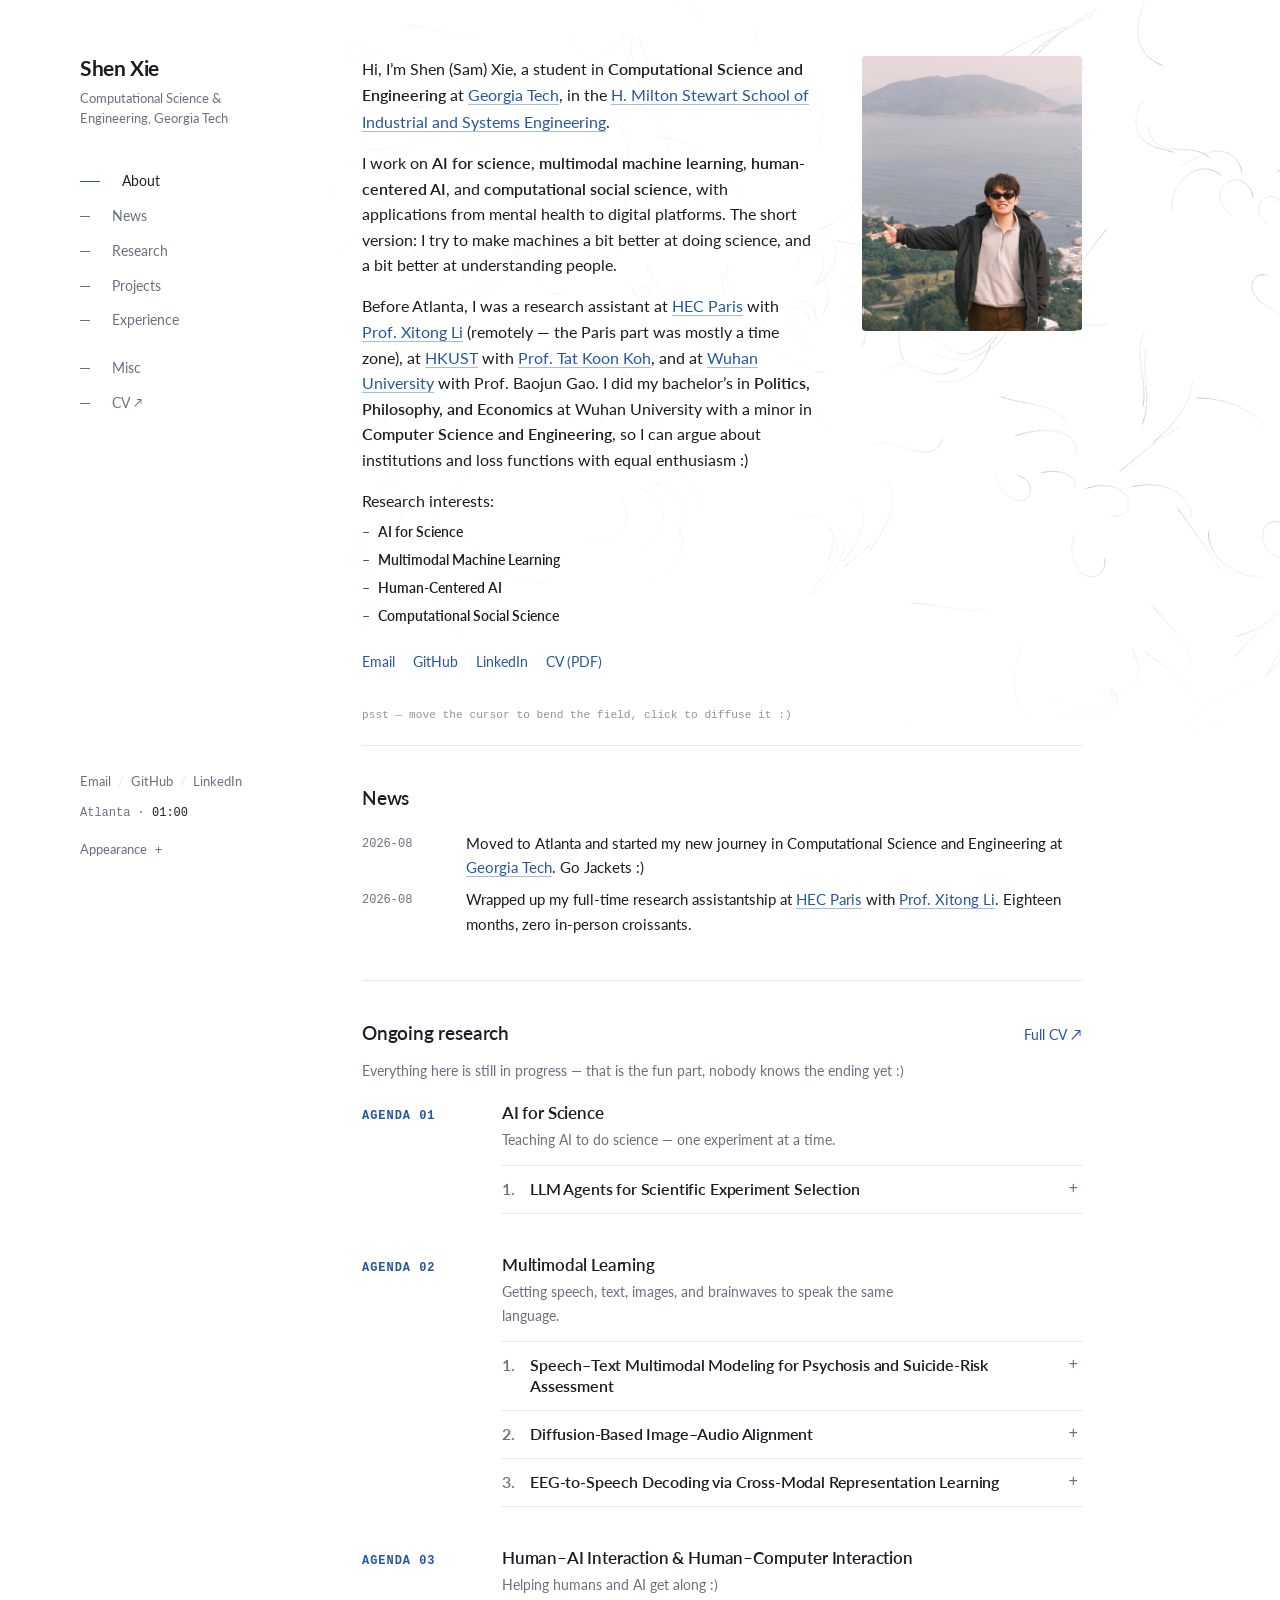
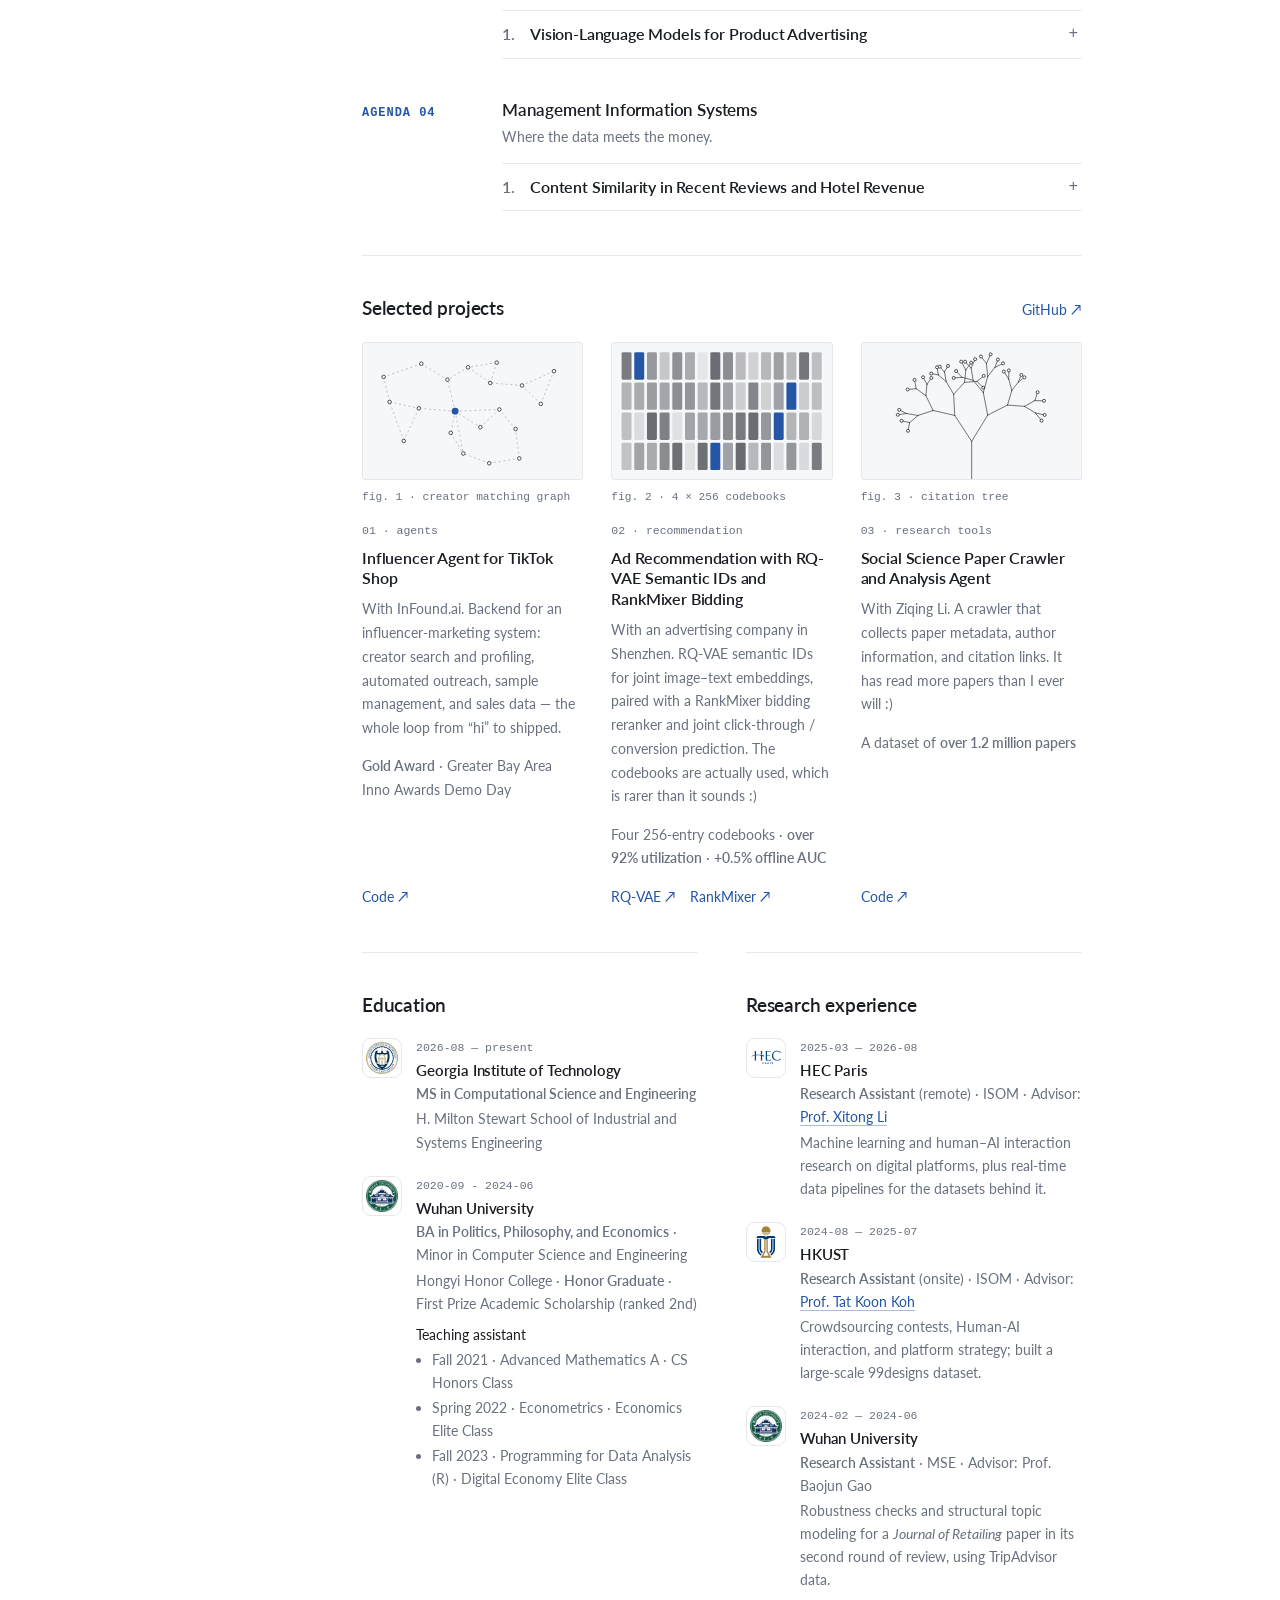
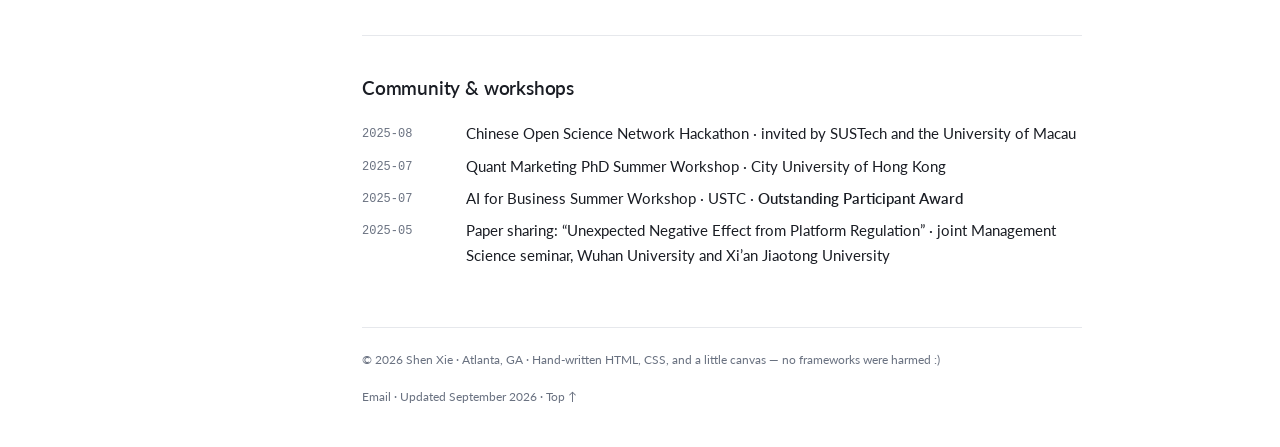
==== index.html @ d9ec10ed "update-wbste" ====
<!doctype html>
<html lang="en">
<head>
  <meta charset="utf-8">
  <meta name="viewport" content="width=device-width, initial-scale=1">
  <title>Shen (Sam) Xie · Georgia Tech</title>
  <meta name="description" content="Shen (Sam) Xie, master's student at Georgia Tech. Research in AI for scientific discovery, multimodal learning, recommender systems, and Human-AI interaction.">
  <link rel="canonical" href="https://samxiexs.github.io/">
  <meta property="og:title" content="Shen (Sam) Xie">
  <meta property="og:description" content="Research in AI for scientific discovery, multimodal learning, and Human-AI interaction.">
  <meta property="og:type" content="website">
  <meta property="og:url" content="https://samxiexs.github.io/">
  <meta property="og:image" content="https://samxiexs.github.io/pic/self.jpg">
  <meta name="color-scheme" content="light dark">
  <meta name="theme-color" content="#ffffff" media="(prefers-color-scheme: light)">
  <meta name="theme-color" content="#161b26" media="(prefers-color-scheme: dark)">
  <link rel="icon" href="assets/favicon.svg" type="image/svg+xml">
  <link rel="preconnect" href="https://fonts.googleapis.com">
  <link rel="preconnect" href="https://fonts.gstatic.com" crossorigin>
  <link rel="stylesheet" href="https://fonts.googleapis.com/css2?family=Lato:ital,wght@0,400;0,700;1,400&family=Inter:wght@400;500;600;700&display=swap">
  <link rel="stylesheet" href="style.css">
  <script src="appearance.js"></script>
</head>
<body>
<a class="skip" href="#main">Skip to content</a>

<div class="layout">
  <aside class="sidebar" id="top">
    <div class="sidebar-top">
      <h1 class="brand"><a href="./">Shen Xie</a></h1>
      <p class="role">Computational Science &amp; Engineering, Georgia Tech</p>
    </div>
    <nav class="nav" aria-label="Main navigation" data-spy>
      <a href="#about" aria-current="location">About</a>
      <a href="#news">News</a>
      <a href="#research">Research</a>
      <a href="#projects">Projects</a>
      <a href="#experience">Experience</a>
      <span class="nav-gap" aria-hidden="true"></span>
      <a href="misc.html">Misc</a>
      <a href="cv-refernce/ShenXie-CV-202609.pdf">CV <span class="arrow" aria-hidden="true">↗</span></a>
    </nav>
    <div class="sidebar-foot">
      <p class="social"><a href="mailto:sxie322@gatech.edu">Email</a><a href="https://github.com/samxiexs">GitHub</a><a href="https://www.linkedin.com/in/shenxie">LinkedIn</a></p>
      <p class="clock" data-clock hidden>Atlanta · <time></time></p>
    </div>
  </aside>

  <main id="main" class="content">
    <section class="hero" id="about" aria-label="About">
      <canvas class="field" data-field aria-hidden="true"></canvas>
      <div class="hero-text">
        <p class="lead">Hi, I’m Shen (Sam) Xie, a student in <strong>Computational Science and Engineering</strong> at <a href="https://www.gatech.edu/">Georgia Tech</a>, in the <a href="https://www.isye.gatech.edu/">H. Milton Stewart School of Industrial and Systems Engineering</a>.</p>
        <p>I work on <strong>AI for science</strong>, <strong>multimodal machine learning</strong>, <strong>human-centered AI</strong>, and <strong>computational social science</strong>, with applications from mental health to digital platforms. The short version: I try to make machines a bit better at doing science, and a bit better at understanding people.</p>
        <p>Before Atlanta, I was a research assistant at <a href="https://www.hec.edu/en">HEC Paris</a> with <a href="https://sites.google.com/view/xitong-li/">Prof. Xitong Li</a> (remotely — the Paris part was mostly a time zone), at <a href="https://hkust.edu.hk/">HKUST</a> with <a href="https://www.tatkoon.com/koh/">Prof. Tat Koon Koh</a>, and at <a href="https://en.whu.edu.cn/">Wuhan University</a> with Prof. Baojun Gao. I did my bachelor’s in <strong>Politics, Philosophy, and Economics</strong> at Wuhan University with a minor in <strong>Computer Science and Engineering</strong>, so I can argue about institutions and loss functions with equal enthusiasm :)</p>
        <p class="interests-label">Research interests:</p>
        <ul class="interests"><li>AI for Science</li><li>Multimodal Machine Learning</li><li>Human-Centered AI</li><li>Computational Social Science</li></ul>
        <div class="text-links"><a href="mailto:sxie322@gatech.edu">Email</a><a href="https://github.com/samxiexs">GitHub</a><a href="https://www.linkedin.com/in/shenxie">LinkedIn</a><a href="cv-refernce/ShenXie-CV-202609.pdf">CV (PDF)</a></div>
      </div>
      <figure class="portrait" data-tilt>
        <img src="pic/self.jpg" width="1920" height="2880" alt="Shen Xie smiling on a coastal hillside" fetchpriority="high">
      </figure>
      <p class="field-hint" aria-hidden="true">psst — move the cursor to bend the field, click to diffuse it :)</p>
    </section>

    <section class="section" id="news" aria-labelledby="news-title">
      <div class="section-head"><h2 id="news-title">News</h2></div>
      <div class="news">
        <time datetime="2026-08">2026-08</time><p>Moved to Atlanta and started my new journey in Computational Science and Engineering at <a href="https://www.gatech.edu/">Georgia Tech</a>. Go Jackets :)</p>
        <time datetime="2026-08">2026-08</time><p>Wrapped up my full-time research assistantship at <a href="https://www.hec.edu/en">HEC Paris</a> with <a href="https://sites.google.com/view/xitong-li/">Prof. Xitong Li</a>. Eighteen months, zero in-person croissants.</p>
      </div>
    </section>

    <section class="section" id="research" aria-labelledby="research-title">
      <div class="section-head"><h2 id="research-title">Ongoing research</h2><a href="cv-refernce/ShenXie-CV-202609.pdf">Full CV ↗</a></div>
      <p class="section-note">Everything here is still in progress — that is the fun part, nobody knows the ending yet :)</p>
      <!-- Research is grouped by agenda; papers are numbered automatically and show only their title until opened.
           "Code in Github. Public soon" placeholders: replace with <a href="…">Code ↗</a> when a repository goes public. -->
      <section class="agenda" aria-labelledby="agenda-01">
        <p class="agenda-no">Agenda 01</p>
        <div class="agenda-body">
          <h3 id="agenda-01">AI for Science</h3>
          <p class="agenda-note">Teaching AI to do science — one experiment at a time.</p>
          <ol class="research-list">
            <li class="research-item">
              <details class="paper">
                <summary><h4>LLM Agents for Scientific Experiment Selection</h4></summary>
                <div class="paper-body">
                  <p class="paper-authors">Co-first author with Yuming Zeng</p>
                  <p class="status">In progress since Sep 2026 · planned submission to ICML 2027</p>
                  <p>Teaching <strong>LLM agents</strong> to pick the next experiment wisely: fewer experiments, more science.</p>
                  <p>A framework for <strong>adaptive scientific experiment selection</strong>: LLM agents use experimental histories to choose informative experiments under limited experimental budgets.</p>
                  <div class="text-links"><span class="soon">Code in Github. Public soon</span></div>
                </div>
              </details>
            </li>
          </ol>
        </div>
      </section>
      <section class="agenda" aria-labelledby="agenda-02">
        <p class="agenda-no">Agenda 02</p>
        <div class="agenda-body">
          <h3 id="agenda-02">Multimodal Learning</h3>
          <p class="agenda-note">Getting speech, text, images, and brainwaves to speak the same language.</p>
          <ol class="research-list">
            <li class="research-item">
              <details class="paper">
                <summary><h4>Speech–Text Multimodal Modeling for Psychosis and Suicide-Risk Assessment</h4></summary>
                <div class="paper-body">
                  <p class="status">In progress · since Sep 2026</p>
                  <p>Reading signs of <strong>psychosis</strong> and <strong>suicide risk</strong> from what people say and how they say it — together.</p>
                  <p>We are building <strong>text + speech multimodal models</strong> for psychiatric assessment, using <strong>clinical interviews</strong> with people experiencing psychosis and <strong>crisis-line calls</strong> involving suicide risk. The models jointly learn from <strong>transcripts</strong> and <strong>audio</strong>, so linguistic and acoustic cues can inform each other rather than being read in isolation. The goal is tools that support, rather than replace, clinicians and crisis responders.</p>
                  <p>The data is as sensitive as data gets, so privacy and careful evaluation come before anything else.</p>
                </div>
              </details>
            </li>
            <li class="research-item">
              <details class="paper">
                <summary><h4>Diffusion-Based Image–Audio Alignment</h4></summary>
                <div class="paper-body">
                  <p class="paper-authors">Third author · with Biyang Xin, <a href="https://nestor-sun.github.io/">Mingwei Sun</a>, Shijie Zhang, and <a href="https://sites.google.com/view/xitong-li/">Xitong Li</a></p>
                  <p class="status">In progress · since Aug 2026</p>
                  <p><strong>Diffusion models</strong> that learn what a picture sounds like, and what a sound looks like.</p>
                  <p>A diffusion-based multimodal framework for learning <strong>aligned image–audio representations</strong>, enabling cross-modal correspondence and generation across visual and acoustic modalities. Trained on paired image–audio clips collected from <strong>YouTube</strong>.</p>
                  <div class="text-links"><span class="soon">Code in Github. Public soon</span></div>
                </div>
              </details>
            </li>
            <li class="research-item">
              <details class="paper">
                <summary><h4>EEG-to-Speech Decoding via Cross-Modal Representation Learning</h4></summary>
                <div class="paper-body">
                  <p class="paper-authors">First author · with <a href="https://nestor-sun.github.io/">Mingwei Sun</a>, Shijie Zhang, and <a href="https://sites.google.com/view/xitong-li/">Xitong Li</a></p>
                  <p class="status">In progress since Apr 2026 · planned submission to ICML 2027</p>
                  <p>Decoding <strong>speech content from EEG</strong>, evaluated across subjects and content so the model cannot cheat.</p>
                  <p>An EEG-to-speech-content framework that maps variable-channel EEG signals to speech representations using coordinate-aware <strong>CNN–Conformer</strong> encoders.</p>
                  <p><strong>Leakage-controlled</strong> evaluation across subjects, speech content, and datasets, with counterfactual EEG controls to check that decoding reflects neural signals rather than memorization.</p>
                  <div class="text-links"><span class="soon">Code in Github. Public soon</span></div>
                </div>
              </details>
            </li>
          </ol>
        </div>
      </section>
      <section class="agenda" aria-labelledby="agenda-03">
        <p class="agenda-no">Agenda 03</p>
        <div class="agenda-body">
          <h3 id="agenda-03">Human–AI Interaction &amp; Human–Computer Interaction</h3>
          <p class="agenda-note">Helping humans and AI get along :)</p>
          <ol class="research-list">
            <li class="research-item">
              <details class="paper">
                <summary><h4>Vision-Language Models for Product Advertising</h4></summary>
                <div class="paper-body">
                  <p class="paper-authors">Second author</p>
                  <p class="status">Under review at CHI 2027</p>
                  <p>Manuscript title and details withheld while the reviewers do their thing :)</p>
                  <div class="text-links"><span class="soon">Code in Github. Public soon</span></div>
                </div>
              </details>
            </li>
          </ol>
        </div>
      </section>
      <section class="agenda" aria-labelledby="agenda-04">
        <p class="agenda-no">Agenda 04</p>
        <div class="agenda-body">
          <h3 id="agenda-04">Management Information Systems</h3>
          <p class="agenda-note">Where the data meets the money.</p>
          <ol class="research-list">
            <li class="research-item">
              <details class="paper">
                <summary><h4>Content Similarity in Recent Reviews and Hotel Revenue</h4></summary>
                <div class="paper-body">
                  <p class="paper-authors">Second author · with Baojun Gao and Jiawen Wang</p>
                  <p class="status">Manuscript in preparation · planned submission to International Journal of Hospitality Management</p>
                  <p>Do hotels pay a price when their recent reviews all start to sound the same? <strong>1.5 million TripAdvisor reviews</strong> and revenue data from 2,990 hotels across Texas cities.</p>
                  <p>Preliminary analyses suggest a <strong>negative association</strong> between adjacent review similarity and hotel revenue, varying by hotel segment, review volume, and rating.</p>
                  <div class="text-links"><a href="https://github.com/samxiexs/NLP-similarity-research-for-reviews-in-TripAdvisor.com">Code ↗</a></div>
                </div>
              </details>
            </li>
          </ol>
        </div>
      </section>
    </section>

    <section class="section" id="projects" aria-labelledby="projects-title">
      <div class="section-head"><h2 id="projects-title">Selected projects</h2><a href="https://github.com/samxiexs">GitHub ↗</a></div>
      <div class="project-grid">
        <article class="project">
          <figure class="figure"><div class="cover" data-cover="network" aria-hidden="true"></div><figcaption>fig. 1 · creator matching graph</figcaption></figure>
          <div class="number">01 · agents</div>
          <h3>Influencer Agent for TikTok Shop</h3>
          <p>With InFound.ai. Backend for an influencer-marketing system: creator search and profiling, automated outreach, sample management, and sales data — the whole loop from “hi” to shipped.</p>
          <p class="meta"><strong>Gold Award</strong> · Greater Bay Area Inno Awards Demo Day</p>
          <a href="https://github.com/samxiexs/InFound-Raw">Code ↗</a>
        </article>
        <article class="project">
          <figure class="figure"><div class="cover" data-cover="codebook" aria-hidden="true"></div><figcaption>fig. 2 · 4 × 256 codebooks</figcaption></figure>
          <div class="number">02 · recommendation</div>
          <h3>Ad Recommendation with RQ-VAE Semantic IDs and RankMixer Bidding</h3>
          <p>With an advertising company in Shenzhen. RQ-VAE semantic IDs for joint image–text embeddings, paired with a RankMixer bidding reranker and joint click-through / conversion prediction. The codebooks are actually used, which is rarer than it sounds :)</p>
          <p class="meta">Four 256-entry codebooks · <strong>over 92% utilization</strong> · <strong>+0.5% offline AUC</strong></p>
          <div class="text-links"><a href="https://github.com/samxiexs/RQVAE-TIGER">RQ-VAE ↗</a><a href="https://github.com/samxiexs/RankMixer">RankMixer ↗</a></div>
        </article>
        <article class="project">
          <figure class="figure"><div class="cover" data-cover="tree" aria-hidden="true"></div><figcaption>fig. 3 · citation tree</figcaption></figure>
          <div class="number">03 · research tools</div>
          <h3>Social Science Paper Crawler and Analysis Agent</h3>
          <p>With Ziqing Li. A crawler that collects paper metadata, author information, and citation links. It has read more papers than I ever will :)</p>
          <p class="meta">A dataset of <strong>over 1.2 million papers</strong></p>
          <a href="https://github.com/samxiexs/SSRN_PaperCrawl">Code ↗</a>
        </article>
      </div>
    </section>

    <div class="two-column" id="experience">
      <section class="section" aria-labelledby="education-title">
        <div class="section-head"><h2 id="education-title">Education</h2></div>
        <div class="entries">
          <article class="entry"><img class="logo" src="pic/logos/gatech.svg" alt="" width="40" height="40" loading="lazy"><div><span class="date">2026-08 — present</span><h3>Georgia Institute of Technology</h3><p><strong>MS in Computational Science and Engineering</strong></p><p>H. Milton Stewart School of Industrial and Systems Engineering</p></div></article>
          <article class="entry"><img class="logo" src="pic/logos/whu.png" alt="" width="40" height="40" loading="lazy"><div><span class="date">2020-09 - 2024-06</span><h3>Wuhan University</h3><p><strong>BA in Politics, Philosophy, and Economics</strong> · Minor in Computer Science and Engineering</p><p>Hongyi Honor College · <strong>Honor Graduate</strong> · First Prize Academic Scholarship (ranked 2nd)</p><p class="ta-label">Teaching assistant</p><ul class="ta"><li>Fall 2021 · Advanced Mathematics A · CS Honors Class</li><li>Spring 2022 · Econometrics · Economics Elite Class</li><li>Fall 2023 · Programming for Data Analysis (R) · Digital Economy Elite Class</li></ul></div></article>
        </div>
      </section>
      <section class="section" aria-labelledby="experience-title">
        <div class="section-head"><h2 id="experience-title">Research experience</h2></div>
        <div class="entries">
          <article class="entry"><img class="logo" src="pic/logos/hec.svg" alt="" width="40" height="40" loading="lazy"><div><span class="date">2025-03 — 2026-08</span><h3>HEC Paris</h3><p><strong>Research Assistant</strong> (remote) · ISOM · Advisor: <a href="https://sites.google.com/view/xitong-li/">Prof. Xitong Li</a></p><p>Machine learning and human–AI interaction research on digital platforms, plus real-time data pipelines for the datasets behind it.</p></div></article>
          <article class="entry"><img class="logo" src="pic/logos/hkust.svg" alt="" width="40" height="40" loading="lazy"><div><span class="date">2024-08 — 2025-07</span><h3>HKUST</h3><p><strong>Research Assistant</strong> (onsite) · ISOM · Advisor: <a href="https://www.tatkoon.com/koh/">Prof. Tat Koon Koh</a></p><p>Crowdsourcing contests, Human-AI interaction, and platform strategy; built a large-scale 99designs dataset.</p></div></article>
          <article class="entry"><img class="logo" src="pic/logos/whu.png" alt="" width="40" height="40" loading="lazy"><div><span class="date">2024-02 — 2024-06</span><h3>Wuhan University</h3><p><strong>Research Assistant</strong> · MSE · Advisor: Prof. Baojun Gao</p><p>Robustness checks and structural topic modeling for a <em>Journal of Retailing</em> paper in its second round of review, using TripAdvisor data.</p></div></article>
        </div>
      </section>
    </div>

    <section class="section" id="community" aria-labelledby="community-title">
      <div class="section-head"><h2 id="community-title">Community &amp; workshops</h2></div>
      <div class="news">
        <time datetime="2025-08">2025-08</time><p>Chinese Open Science Network Hackathon · invited by SUSTech and the University of Macau</p>
        <time datetime="2025-07">2025-07</time><p>Quant Marketing PhD Summer Workshop · City University of Hong Kong</p>
        <time datetime="2025-07">2025-07</time><p>AI for Business Summer Workshop · USTC · <strong>Outstanding Participant Award</strong></p>
        <time datetime="2025-05">2025-05</time><p>Paper sharing: “Unexpected Negative Effect from Platform Regulation” · joint Management Science seminar, Wuhan University and Xi’an Jiaotong University</p>
      </div>
    </section>

    <footer class="site-footer">
      <div class="footer-inner"><span>© 2026 Shen Xie · Atlanta, GA · Hand-written HTML, CSS, and a little canvas — no frameworks were harmed :)</span><span><a href="mailto:samxiexs@gmail.com">Email</a> · Updated September 2026 · <a href="#top">Top ↑</a></span></div>
    </footer>
  </main>
</div>
<script src="field.js" defer></script>
<script src="site.js" defer></script>
</body>
</html>
---- style.css ----
/* ------------------------------------------------------------------
   Shen Xie — site styles
   White page, near-black text, one accent colour (visitor-selectable),
   Inter for text and the system monospace for metadata. Generated
   graphics (field, covers) are drawn in the text colour so they read
   as figures, not decoration.
   ------------------------------------------------------------------ */

:root {
  color-scheme: light dark;
  /* light palette */
  --bg: #ffffff;
  --ink: #1a1d24;
  --muted: #697180;
  --line: #e6e8ec;
  --soft: #f6f7f9;
  --field-rgb: 26 29 36;
  /* accent: deep blue in light mode, a lighter blue in dark mode */
  --accent-l: #2456a5; --accent-d: #82a8f4;   /* deep blue, still clearly a link */
  --accent: var(--accent-l);
  --sans: 'Lato', -apple-system, BlinkMacSystemFont, 'Segoe UI', Roboto, Helvetica, Arial, sans-serif;
  --mono: ui-monospace, 'SF Mono', Menlo, Consolas, 'Liberation Mono', monospace;
  --sidebar: 210px;
  --gutter: 72px;
  --content: 720px;
  --ease: cubic-bezier(.2, .7, .2, 1);
  interpolate-size: allow-keywords;
}

/* dark palette: dark grey-blue ground */
@media (prefers-color-scheme: dark) {
  :root:not([data-theme="light"]) {
    --bg: #161b26; --ink: #e8eaf0; --muted: #a3adbe; --line: #2f3747; --soft: #202737;
    --field-rgb: 232 234 240; --accent: var(--accent-d);
  }
}
:root[data-theme="dark"] {
  color-scheme: dark;
  --bg: #161b26; --ink: #e8eaf0; --muted: #a3adbe; --line: #2f3747; --soft: #202737;
  --field-rgb: 232 234 240; --accent: var(--accent-d);
}
:root[data-theme="light"] { color-scheme: light; }
:root[data-font="inter"] { --sans: 'Inter', -apple-system, BlinkMacSystemFont, 'Segoe UI', Roboto, Helvetica, Arial, sans-serif; }
:root[data-font="mono"] { --sans: var(--mono); }

/* OpenDyslexic (SIL OFL 1.1, assets/fonts/) — an optional reading font; files load only when chosen. */
@font-face { font-family: 'OpenDyslexic'; src: url('assets/fonts/OpenDyslexic-Regular.woff2') format('woff2'); font-weight: 400; font-style: normal; font-display: swap; }
@font-face { font-family: 'OpenDyslexic'; src: url('assets/fonts/OpenDyslexic-Bold.woff2') format('woff2'); font-weight: 600 700; font-style: normal; font-display: swap; }
@font-face { font-family: 'OpenDyslexic'; src: url('assets/fonts/OpenDyslexic-Italic.woff2') format('woff2'); font-weight: 400; font-style: italic; font-display: swap; }
:root[data-font="dyslexic"] { --sans: 'OpenDyslexic', 'Comic Sans MS', sans-serif; --mono: 'OpenDyslexic', ui-monospace, monospace; }
:root[data-font="dyslexic"] body { font-size: .97rem; line-height: 1.75; }
:root[data-font="dyslexic"] h1, :root[data-font="dyslexic"] h2, :root[data-font="dyslexic"] h3, :root[data-font="dyslexic"] .brand { letter-spacing: 0; }

/* ---------- base ---------- */
* { box-sizing: border-box; }
html { scroll-behavior: smooth; scroll-padding-top: 32px; overflow-x: clip; }
body {
  margin: 0;
  overflow-x: clip;
  background: var(--bg);
  color: var(--ink);
  font: 15.5px/1.65 var(--sans);
  -webkit-font-smoothing: antialiased;
  text-rendering: optimizeLegibility;
}
::selection { background: color-mix(in srgb, var(--accent) 22%, transparent); }
a { color: var(--accent); text-decoration: none; }
a:hover { text-decoration: underline; text-underline-offset: 3px; text-decoration-thickness: 1px; }
.content p a, .content li a, .content h3 a {
  text-decoration: underline; text-decoration-thickness: 1px; text-underline-offset: 3px;
  text-decoration-color: color-mix(in srgb, var(--accent) 40%, transparent);
}
.content p a:hover, .content li a:hover, .content h3 a:hover { text-decoration-color: currentColor; }
a:focus-visible, button:focus-visible, summary:focus-visible, input:focus-visible, select:focus-visible { outline: 2px solid var(--accent); outline-offset: 3px; border-radius: 2px; }
button { font: inherit; color: inherit; }
img { display: block; max-width: 100%; }
p { margin: 0 0 1em; }
h1, h2, h3, h4 { margin: 0; line-height: 1.3; font-weight: 600; letter-spacing: -.01em; }
h1 { font-size: 1.55rem; }
h2 { font-size: 1.2rem; }
h3 { font-size: 1rem; }
h4 { font-size: 1rem; }
small, .meta { font-size: .875rem; color: var(--muted); }
[hidden] { display: none !important; }
.skip { position: fixed; left: 16px; top: -100px; padding: 8px 12px; background: var(--bg); border: 1px solid var(--line); z-index: 50; }
.skip:focus { top: 12px; }

/* ---------- layout: sticky sidebar + reading column ---------- */
.layout {
  width: min(1120px, calc(100% - 96px));
  margin-inline: auto;
  display: grid;
  grid-template-columns: var(--sidebar) minmax(0, 1fr);
  column-gap: var(--gutter);
  align-items: start;
}
.sidebar {
  position: sticky;
  top: 0;
  height: 100vh;
  height: 100dvh;
  display: flex;
  flex-direction: column;
  gap: 36px;
  padding: 56px 0 36px;
  overflow-y: auto;
  scrollbar-width: none;
}
.sidebar::-webkit-scrollbar { display: none; }
.content { max-width: var(--content); min-width: 0; }

.brand { margin: 0; font-size: 1.3rem; font-weight: 700; letter-spacing: -.02em; line-height: 1.2; }
.brand a { color: var(--ink); text-decoration: none; }
.brand a:hover { text-decoration: none; }
.role { font-size: .82rem; line-height: 1.5; color: var(--muted); margin: 8px 0 0; max-width: 190px; }

/* nav: dash marker grows on the active item */
.nav { display: flex; flex-direction: column; gap: 1px; }
.nav a {
  --dash: 10px;
  position: relative;
  display: flex; align-items: center;
  padding: 5px 0 5px calc(var(--dash) + 22px);
  font-size: .9rem;
  color: var(--muted);
  text-decoration: none;
  transition: color .2s, padding .3s var(--ease);
}
.nav a::before {
  content: '';
  position: absolute; left: 0; top: 50%;
  width: var(--dash); height: 1px;
  background: currentColor;
  transition: width .3s var(--ease), background-color .2s;
}
.nav a:hover { color: var(--ink); text-decoration: none; }
.nav a[aria-current], .nav a.is-active { --dash: 20px; color: var(--ink); }
.nav a[aria-current]::before, .nav a.is-active::before { background: var(--accent); }
.nav .arrow { font-size: .75em; margin-left: 4px; }
.nav-gap { height: 12px; }
.subnav { display: flex; flex-direction: column; margin: 0 0 4px; }
.subnav a { --dash: 6px; font-size: .84rem; padding: 3px 0 3px calc(var(--dash) + 22px); margin-left: 24px; }
.subnav a[aria-current], .subnav a.is-active { --dash: 14px; }

.sidebar-foot { margin-top: auto; display: flex; flex-direction: column; gap: 12px; font-size: .8rem; }
.social { display: flex; flex-wrap: wrap; margin: 0; }
.social a { color: var(--muted); }
.social a:hover { color: var(--ink); text-decoration: none; }
.social a + a::before { content: '/'; color: var(--line); margin: 0 7px; }
.clock { margin: 0; color: var(--muted); font-family: var(--mono); font-size: .75rem; }
.clock time { color: var(--ink); }

/* ---------- hero: bio + photo over the flow field ---------- */
.hero {
  position: relative;
  isolation: isolate;
  display: grid;
  grid-template-columns: minmax(0, 1fr) 220px;
  gap: 48px;
  align-items: start;
  padding: 56px 0 72px;
  min-height: 460px;
}
.field {
  position: absolute;
  z-index: -1;
  inset: 0 -20vw 0 -40px;
  width: calc(100% + 20vw + 40px);
  height: 100%;
  pointer-events: none;
  -webkit-mask-image: linear-gradient(to bottom, #000 72%, transparent), linear-gradient(to right, transparent, rgb(0 0 0 / .25) 60px, rgb(0 0 0 / .25) 45%, #000 72%);
  mask-image: linear-gradient(to bottom, #000 72%, transparent), linear-gradient(to right, transparent, rgb(0 0 0 / .25) 60px, rgb(0 0 0 / .25) 45%, #000 72%);
  -webkit-mask-composite: source-in;
  mask-composite: intersect;
}
.hero-text { max-width: 540px; }
.hero-text h1 { margin-bottom: 18px; }
.hero .lead { font-size: 1rem; }
.text-links { display: flex; gap: 8px 18px; flex-wrap: wrap; margin-top: 22px; font-size: .875rem; }
strong { font-weight: 600; }
.interests-label { margin: 0 0 6px; }
.interests { list-style: none; margin: 0; padding: 0; display: grid; gap: 4px; }
.interests li { font-weight: 600; font-size: .9rem; padding-left: 16px; position: relative; }
.interests li::before { content: '–'; position: absolute; left: 0; color: var(--accent); font-weight: 400; }
.field-hint {
  position: absolute; left: 0; bottom: 20px; margin: 0;
  font-family: var(--mono); font-size: .7rem; color: var(--muted);
  opacity: 0; transition: opacity .6s;
}
.hero.is-live .field-hint { opacity: .75; }
@media (hover: none) { .field-hint { display: none; } }

/* portrait with a gentle tilt (JS sets --rx / --ry) */
.portrait { --rx: 0deg; --ry: 0deg; margin: 0; width: 220px; justify-self: end; perspective: 800px; }
.portrait img {
  width: 100%; height: auto;
  aspect-ratio: 4 / 5;
  object-fit: cover; object-position: center 62%;
  border-radius: 4px;
  background: var(--soft);
  transform: rotateX(var(--rx)) rotateY(var(--ry));
  transition: transform .18s ease-out;
  will-change: transform;
}

/* ---------- sections ---------- */
.section { padding: 40px 0 44px; border-top: 1px solid var(--line); }
.section-head { display: flex; justify-content: space-between; align-items: baseline; gap: 20px; margin-bottom: 20px; }
.section-head a { font-size: .85rem; white-space: nowrap; }
.section-note { margin: -8px 0 20px; font-size: .875rem; color: var(--muted); }

.news { display: grid; grid-template-columns: 84px minmax(0, 1fr); gap: 8px 20px; font-size: .925rem; }
.news time { color: var(--muted); font-family: var(--mono); font-size: .75rem; padding-top: 4px; }
.news p { margin: 0; }

/* research list */
/* research: agendas → numbered papers. A paper shows only its title; opening it reveals
   authors, status, description and links. Numbers come from a CSS counter, so adding an
   <li> renumbers the list automatically. */
.agenda { display: grid; grid-template-columns: 120px minmax(0, 1fr); gap: 0 20px; align-items: baseline; }
.agenda + .agenda { margin-top: 40px; }
.agenda-no { margin: 0; font-family: var(--mono); font-size: .75rem; font-weight: 700; letter-spacing: .08em; text-transform: uppercase; color: var(--accent); }
.agenda-body h3 { font-size: 1.05rem; }
.agenda-note { margin: 4px 0 14px; font-size: .9rem; color: var(--muted); max-width: 56ch; }
.research-list { list-style: none; padding: 0; margin: 0; counter-reset: paper; border-bottom: 1px solid var(--line); }
.research-item { counter-increment: paper; border-top: 1px solid var(--line); }
.paper > summary { position: relative; display: block; list-style: none; cursor: pointer; padding: 13px 34px 13px 28px; }
.paper > summary::-webkit-details-marker { display: none; }
.paper > summary::before { content: counter(paper) '.'; position: absolute; left: 0; top: 13px; font-weight: 600; line-height: 1.3; color: var(--muted); font-variant-numeric: tabular-nums; }
.paper > summary::after { content: '+'; position: absolute; right: 4px; top: 13px; font-family: var(--mono); font-size: 1rem; line-height: 1.3; color: var(--muted); transition: transform .3s var(--ease), color .2s; }
.paper[open] > summary::after { transform: rotate(45deg); }
.paper > summary h4 { font-size: 1rem; line-height: 1.3; transition: color .2s; }
.paper > summary:hover h4, .paper > summary:hover::after { color: var(--accent); }
.paper-body { padding: 0 34px 18px 28px; }
.paper-body p { margin: 8px 0 0; font-size: .9rem; color: var(--muted); }
.paper-body > :first-child { margin-top: 0; }
.paper-body .paper-authors { color: var(--ink); }
.paper-body .status { margin-top: 2px; margin-bottom: 10px; font-family: var(--mono); font-size: .72rem; }
.paper-body .text-links { margin-top: 12px; }
.paper::details-content { height: 0; overflow: clip; transition: height .3s var(--ease), content-visibility .3s allow-discrete; }
.paper[open]::details-content { height: auto; }

/* projects: generated covers styled as figures */
.project-grid { display: grid; grid-template-columns: repeat(3, minmax(0, 1fr)); gap: 28px; }
.project { display: flex; flex-direction: column; }
.figure { margin: 0 0 14px; }
.cover { aspect-ratio: 16 / 10; width: 100%; background: var(--soft); border: 1px solid var(--line); border-radius: 3px; overflow: hidden; color: var(--ink); }
.cover svg { width: 100%; height: 100%; display: block; }
.figure figcaption { font-family: var(--mono); font-size: .7rem; color: var(--muted); margin-top: 8px; }
.cover .edge { stroke: currentColor; stroke-width: 1; opacity: .35; stroke-dasharray: 3 4; }
.project:hover .cover .edge { animation: flow 1.2s linear infinite; }
.cover .node { fill: var(--bg); stroke: currentColor; stroke-width: 1.1; }
.cover .hub { fill: var(--accent); }
.project:hover .cover .hub { animation: pulse 1.6s ease-in-out infinite; transform-box: fill-box; transform-origin: center; }
.cover .cell { fill: currentColor; opacity: var(--o); }
.cover .cell.hot { fill: var(--accent); }
.project:hover .cover .cell { animation: flick 1.4s ease-in-out infinite alternate; animation-delay: var(--d); }
.cover .branch { fill: none; stroke: currentColor; stroke-width: 1.1; stroke-linecap: round; stroke-dasharray: 1; stroke-dashoffset: 0; opacity: .8; }
.project:hover .cover .branch { animation: grow 1.1s var(--ease) both; animation-delay: var(--d); }
@keyframes flow { to { stroke-dashoffset: -14; } }
@keyframes pulse { 50% { transform: scale(1.35); } }
@keyframes flick { to { opacity: var(--o2); } }
@keyframes grow { from { stroke-dashoffset: 1; } to { stroke-dashoffset: 0; } }
.project .number { font-family: var(--mono); font-size: .72rem; color: var(--muted); margin-bottom: 8px; }
.project h3 { margin-bottom: 8px; }
.project p { font-size: .9rem; color: var(--muted); }
.project a { font-size: .875rem; }
.project .text-links { margin-top: auto; gap: 14px; }
.project > a:last-child { margin-top: auto; align-self: flex-start; }

/* education / experience: logo + text rows */
.two-column { display: grid; grid-template-columns: 1fr 1fr; gap: 48px; }
.entries { display: flex; flex-direction: column; gap: 22px; }
.entry { display: grid; grid-template-columns: 40px minmax(0, 1fr); gap: 14px; align-items: start; }
.entry .logo { width: 40px; height: 40px; object-fit: contain; padding: 3px; background: #fff; border: 1px solid var(--line); border-radius: 9px; }
.entry h3 { font-size: .95rem; margin-bottom: 2px; }
.entry p { font-size: .875rem; margin: 2px 0 0; color: var(--muted); }
.entry .ta-label { margin-top: 8px; color: var(--ink); }
.entry .ta { margin: 2px 0 0; padding-left: 16px; font-size: .875rem; color: var(--muted); }
.entry .ta li { margin-top: 2px; }
.entry .date { display: block; font-family: var(--mono); font-size: .72rem; color: var(--muted); margin-bottom: 4px; }

/* footer */
.site-footer { margin-top: 16px; border-top: 1px solid var(--line); padding: 22px 0 40px; font-size: .78rem; color: var(--muted); }
.footer-inner { display: flex; justify-content: space-between; gap: 16px; flex-wrap: wrap; }
.footer-inner a { color: var(--muted); }
.footer-inner a:hover { color: var(--ink); }

/* ---------- sub-pages ---------- */
.page-intro { position: relative; isolation: isolate; padding: 56px 0 40px; max-width: 640px; }
.page-intro h1 { margin-bottom: 12px; }
.page-intro p { color: var(--muted); max-width: 520px; }
.page-intro .field { -webkit-mask-image: linear-gradient(to bottom, #000 55%, transparent); mask-image: linear-gradient(to bottom, #000 55%, transparent); }
.quiet-state { color: var(--muted); font-size: .9rem; margin: 0; }
.notes { display: grid; grid-template-columns: 84px minmax(0, 1fr); gap: 14px 20px; }
.notes .note { display: contents; }
.notes time { color: var(--muted); font-family: var(--mono); font-size: .75rem; padding-top: 3px; }
.notes h3 { font-size: .95rem; }
.notes p { margin: 2px 0 0; color: var(--muted); font-size: .9rem; }
.prose { max-width: 640px; font-size: 1rem; }
.prose h2 { margin: 1.8em 0 .6em; }
.prose h3 { margin: 1.4em 0 .4em; }
.prose figure { margin: 1.4em 0; }
.prose img { border-radius: 3px; }
.prose figcaption { font-family: var(--mono); font-size: .72rem; color: var(--muted); margin-top: 8px; }
.prose blockquote { margin: 1.2em 0; padding-left: 14px; border-left: 2px solid var(--line); color: var(--muted); }
.prose code { font-family: var(--mono); font-size: .85em; background: var(--soft); padding: .1em .35em; border-radius: 3px; }
.prose pre { background: var(--soft); border: 1px solid var(--line); border-radius: 4px; padding: 12px 14px; overflow-x: auto; font-size: .82rem; line-height: 1.55; }
.prose pre code { background: none; padding: 0; font-size: inherit; }
.collection { padding-bottom: 8px; }
.collection:empty { display: none; }
/* album: a collapsible card. Closed, it shows a floating stack of photos (built by gallery.js). */
.album + .album { margin-top: 28px; }
.album > summary { position: relative; display: block; list-style: none; cursor: pointer; padding-right: 34px; }
.album > summary::-webkit-details-marker { display: none; }
.album > summary::after { content: '+'; position: absolute; right: 4px; top: 0; font-family: var(--mono); font-size: 1rem; line-height: 1.3; color: var(--muted); transition: transform .3s var(--ease), color .2s; }
.album[open] > summary::after { transform: rotate(45deg); }
.album > summary h3 { font-size: 1.05rem; line-height: 1.3; transition: color .2s; }
.album > summary:hover h3, .album > summary:hover::after { color: var(--accent); }
.album-dates { display: block; margin-top: 2px; font-family: var(--mono); font-size: .72rem; color: var(--muted); }
.album-note { display: block; margin-top: 8px; font-size: .9rem; color: var(--muted); max-width: 60ch; }
.album-preview {
  --mx: 0; --my: 0; --spread: 64px; --tilt: 6deg;
  position: relative; display: block; height: 250px; margin-top: 14px;
  transition: height .45s var(--ease), opacity .3s, margin .45s var(--ease);
}
.album-preview:hover { --spread: 116px; --tilt: 2.5deg; }
.album[open] .album-preview { height: 0; margin-top: 0; opacity: 0; pointer-events: none; }
.album-card {
  position: absolute; left: 50%; top: 50%; width: 150px; height: 190px; margin: -95px 0 0 -75px;
  transform: translateX(calc(var(--i) * var(--spread))) rotate(calc(var(--i) * var(--tilt)))
             translate(calc(var(--mx) * var(--d) * 2), calc(var(--my) * var(--d)));
  transition: transform .55s var(--ease);
}
.album-card img {
  display: block; width: 100%; height: 100%; object-fit: cover; border-radius: 4px;
  border: 3px solid var(--bg); box-shadow: 0 10px 24px -12px rgb(0 0 0 / .45);
  animation: album-bob 4.8s ease-in-out infinite alternate; animation-delay: calc(var(--i) * -1.3s);
  transition: scale .35s var(--ease), box-shadow .35s;
}
.album-card:hover { z-index: 20 !important; }
.album-card:hover img { scale: 1.08; box-shadow: 0 18px 34px -14px rgb(0 0 0 / .5); }
@keyframes album-bob { from { translate: 0 -5px; } to { translate: 0 5px; } }
.album-body { padding-top: 18px; }
.album-close { display: block; margin: 4px 0 0 auto; padding: 4px 0; background: none; border: 0; cursor: pointer; font-family: var(--mono); font-size: .72rem; color: var(--muted); }
.album-close:hover { color: var(--accent); }
.album::details-content { height: 0; overflow: clip; transition: height .45s var(--ease), content-visibility .45s allow-discrete; }
.album[open]::details-content { height: auto; }
/* two-column masonry: CSS columns keep portrait and landscape shots at their natural ratio */
.album-grid { columns: 2; column-gap: 16px; }
.album-grid figure { margin: 0 0 18px; break-inside: avoid; }
.album-grid a { display: block; overflow: hidden; border-radius: 3px; background: var(--soft); }
.album-grid img { display: block; width: 100%; height: auto; transition: transform .7s var(--ease); }
.album-grid a:hover img { transform: scale(1.03); }
.album-grid figcaption { margin-top: 6px; font-family: var(--mono); font-size: .72rem; color: var(--muted); }
.track { padding: 20px 0; border-top: 1px solid var(--line); }
.track h2 { font-size: 1.05rem; }
.track audio { width: 100%; margin-top: 12px; }
.track p { color: var(--muted); font-size: .9rem; margin-top: 6px; }
.single-page { min-height: calc(100vh - 160px); }

/* lightbox for the photo collection */
.lightbox { border: 0; padding: 0; background: transparent; max-width: min(96vw, 1400px); max-height: 94vh; }
.lightbox::backdrop { background: color-mix(in srgb, var(--bg) 92%, transparent); backdrop-filter: blur(8px); }
.lightbox img { max-width: min(96vw, 1400px); max-height: 84vh; width: auto; height: auto; margin: auto; box-shadow: 0 30px 80px -30px rgb(0 0 0 / .5); }
.lightbox figcaption { text-align: center; color: var(--muted); font-size: .875rem; margin-top: 12px; }
.lightbox button { position: fixed; top: 50%; transform: translateY(-50%); background: var(--bg); border: 1px solid var(--line); border-radius: 50%; width: 42px; height: 42px; cursor: pointer; color: var(--ink); font-size: 1rem; }
.lightbox .prev { left: 18px; } .lightbox .next { right: 18px; }
.lightbox .close { top: 18px; right: 18px; transform: none; }

/* ---------- appearance panel (built by appearance.js) ---------- */
.appearance { position: relative; font-size: .8rem; }
.appearance summary { cursor: pointer; color: var(--muted); padding: 3px 0; list-style: none; width: fit-content; }
.appearance summary:hover { color: var(--ink); }
.appearance summary::-webkit-details-marker { display: none; }
.appearance summary::after { content: ' +'; font-family: var(--mono); }
.appearance[open] summary::after { content: ' −'; }
.appearance-panel {
  position: absolute; left: 0; bottom: calc(100% + 8px); z-index: 20;
  width: 100%; min-width: 0; padding: 14px;
  display: grid; grid-template-columns: auto minmax(0, 1fr); align-items: center; gap: 10px 12px;
  border: 1px solid var(--line); border-radius: 6px;
  background: var(--bg); box-shadow: 0 12px 30px -12px rgb(0 0 0 / .35);
}
.appearance-panel > label { color: var(--muted); }
.appearance select, .appearance button { font: inherit; color: var(--ink); background: var(--bg); border: 1px solid var(--line); border-radius: 4px; padding: 5px 8px; min-height: 32px; }
.appearance button { grid-column: 1 / -1; cursor: pointer; }
.appearance button:hover { background: var(--soft); }

/* theme switch: a short colour cross-fade. appearance.js adds .theme-fade to <html>
   for ~400 ms around the change; no snapshots, no layout, so it never drops a frame. */
html.theme-fade, html.theme-fade *, html.theme-fade *::before, html.theme-fade *::after {
  transition: background-color .35s ease, color .35s ease, border-color .35s ease,
              fill .35s ease, stroke .35s ease, box-shadow .35s ease !important;
  transition-delay: 0s !important;
}

/* ---------- responsive ---------- */
@media (max-height: 680px) and (min-width: 881px) {
  .sidebar { padding: 36px 0 24px; gap: 24px; }
  .hero { padding-top: 36px; }
}

@media (max-width: 1100px) {
  :root { --sidebar: 180px; --gutter: 48px; }
  .layout { width: calc(100% - 64px); }
  .hero { grid-template-columns: minmax(0, 1fr) 190px; gap: 32px; }
  .portrait { width: 190px; }
  .project-grid { gap: 20px; }
}

@media (max-width: 880px) {
  html { scroll-padding-top: 100px; }
  .layout { display: block; width: calc(100% - 48px); }
  .sidebar {
    height: auto; gap: 4px; padding: 14px 24px 0;
    margin: 0 -24px;
    background: color-mix(in srgb, var(--bg) 88%, transparent);
    -webkit-backdrop-filter: blur(12px); backdrop-filter: blur(12px);
    border-bottom: 1px solid var(--line);
    overflow: visible;
    z-index: 30;
  }
  .brand { font-size: 1.15rem; }
  .role { display: none; }
  .nav { flex-direction: row; gap: 0 18px; overflow-x: auto; scrollbar-width: none; margin: 0 -24px; padding: 2px 24px 0; }
  .nav::-webkit-scrollbar { display: none; }
  .nav a { --dash: 0px; padding: 6px 0 9px; white-space: nowrap; font-size: .85rem; border-bottom: 2px solid transparent; }
  .nav a::before { display: none; }
  .nav a[aria-current], .nav a.is-active { --dash: 0px; border-bottom-color: var(--accent); }
  .nav-gap { width: 4px; height: auto; }
  .subnav { display: contents; }
  .subnav a { margin-left: 0; padding: 6px 0 9px; font-size: .85rem; }
  .sidebar-foot { display: contents; }
  .social, .clock { display: none; }
  .appearance { position: absolute; right: 24px; top: 12px; }
  .appearance-panel { left: auto; right: 0; top: calc(100% + 8px); bottom: auto; width: 230px; }
  .content { max-width: none; }
  .hero { min-height: 0; padding: 40px 0 44px; gap: 32px; grid-template-columns: minmax(0, 1fr) 180px; }
  .field { inset: 0 -24px; width: calc(100% + 48px); }
  .portrait { width: 180px; }
  .two-column { gap: 20px; }
  .page-intro { padding-top: 40px; }
}

@media (max-width: 640px) {
  .layout { width: calc(100% - 40px); }
  .sidebar { margin: 0 -20px; padding-inline: 20px; }
  .nav { margin: 0 -20px; padding-inline: 20px; }
  .appearance { right: 20px; }
  .hero { grid-template-columns: 1fr; gap: 28px; padding: 32px 0 36px; }
  .field { inset: 0 -20px; width: calc(100% + 40px); }
  .portrait { width: 100%; max-width: 320px; justify-self: start; }
  .portrait img { aspect-ratio: 4 / 3; object-position: center 66%; }
  .section { padding: 32px 0 36px; }
  .section-head { align-items: flex-start; flex-wrap: wrap; gap: 10px; margin-bottom: 18px; }
  .agenda { grid-template-columns: 1fr; gap: 4px; }
  .agenda + .agenda { margin-top: 32px; }
  .paper > summary { padding-right: 26px; }
  .paper-body { padding-right: 0; }
  .two-column, .project-grid { grid-template-columns: 1fr; gap: 24px; }
  .album-grid { column-gap: 10px; }
  .album-preview { height: 210px; --spread: 42px; }
  .album-preview:hover { --spread: 58px; }
  .album-card { width: 120px; height: 152px; margin: -76px 0 0 -60px; }
  .album-grid figure { margin-bottom: 12px; }
  .two-column > .section { padding-bottom: 6px; }
  .news, .notes { grid-template-columns: 68px 1fr; gap: 12px 14px; }
  .footer-inner { font-size: .75rem; }
  .text-links { gap: 8px 16px; }
  .page-intro { padding: 36px 0 28px; }
}

@media print {
  .sidebar { position: static; height: auto; }
  .field, .field-hint, .appearance { display: none; }
}

@media (prefers-reduced-motion: reduce) {
  .album-card img { animation: none; }
  html { scroll-behavior: auto; }
  *, *::before, *::after { transition: none !important; animation: none !important; }
}

/* small mono label (404 page) */
.mono-label { font-family: var(--mono); font-size: .75rem; color: var(--muted); margin-bottom: 8px; }

/* placeholder for repositories that are not public yet */
.soon { font-family: var(--mono); font-size: .72rem; color: var(--muted); }
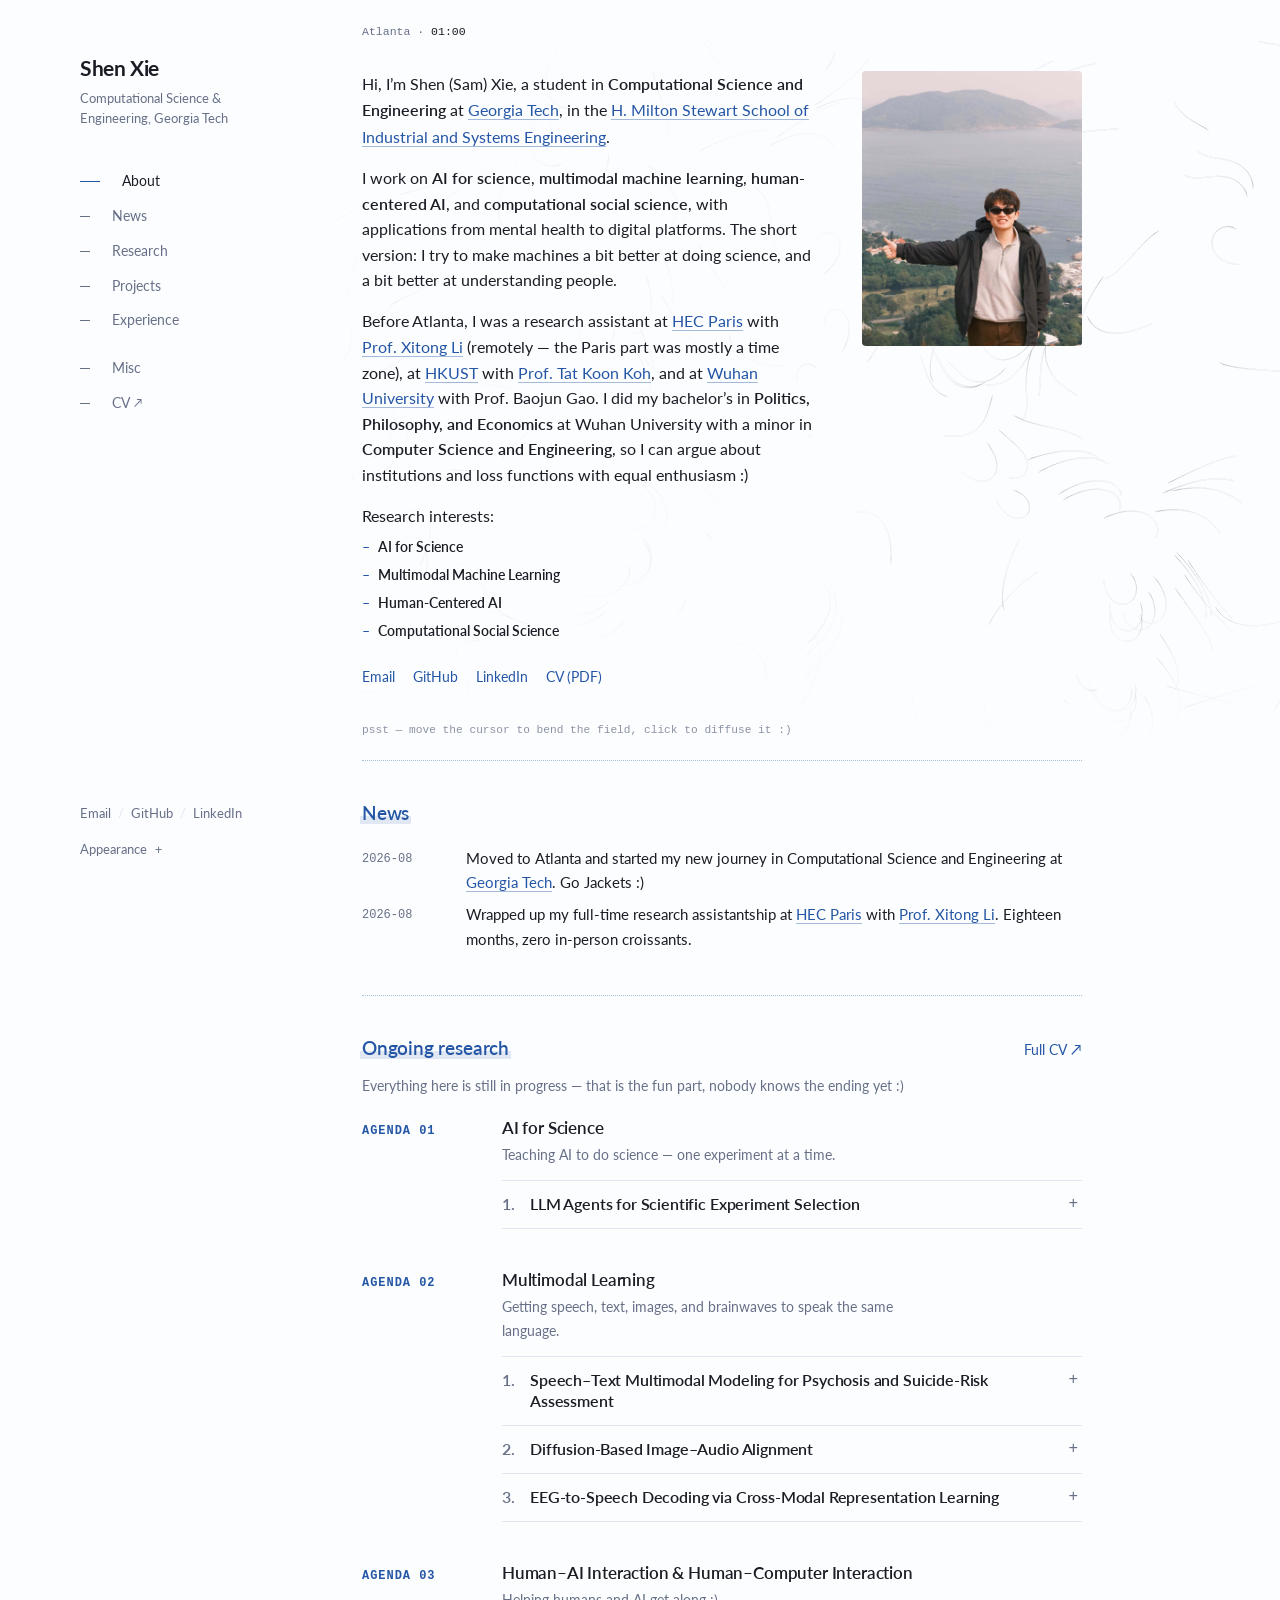
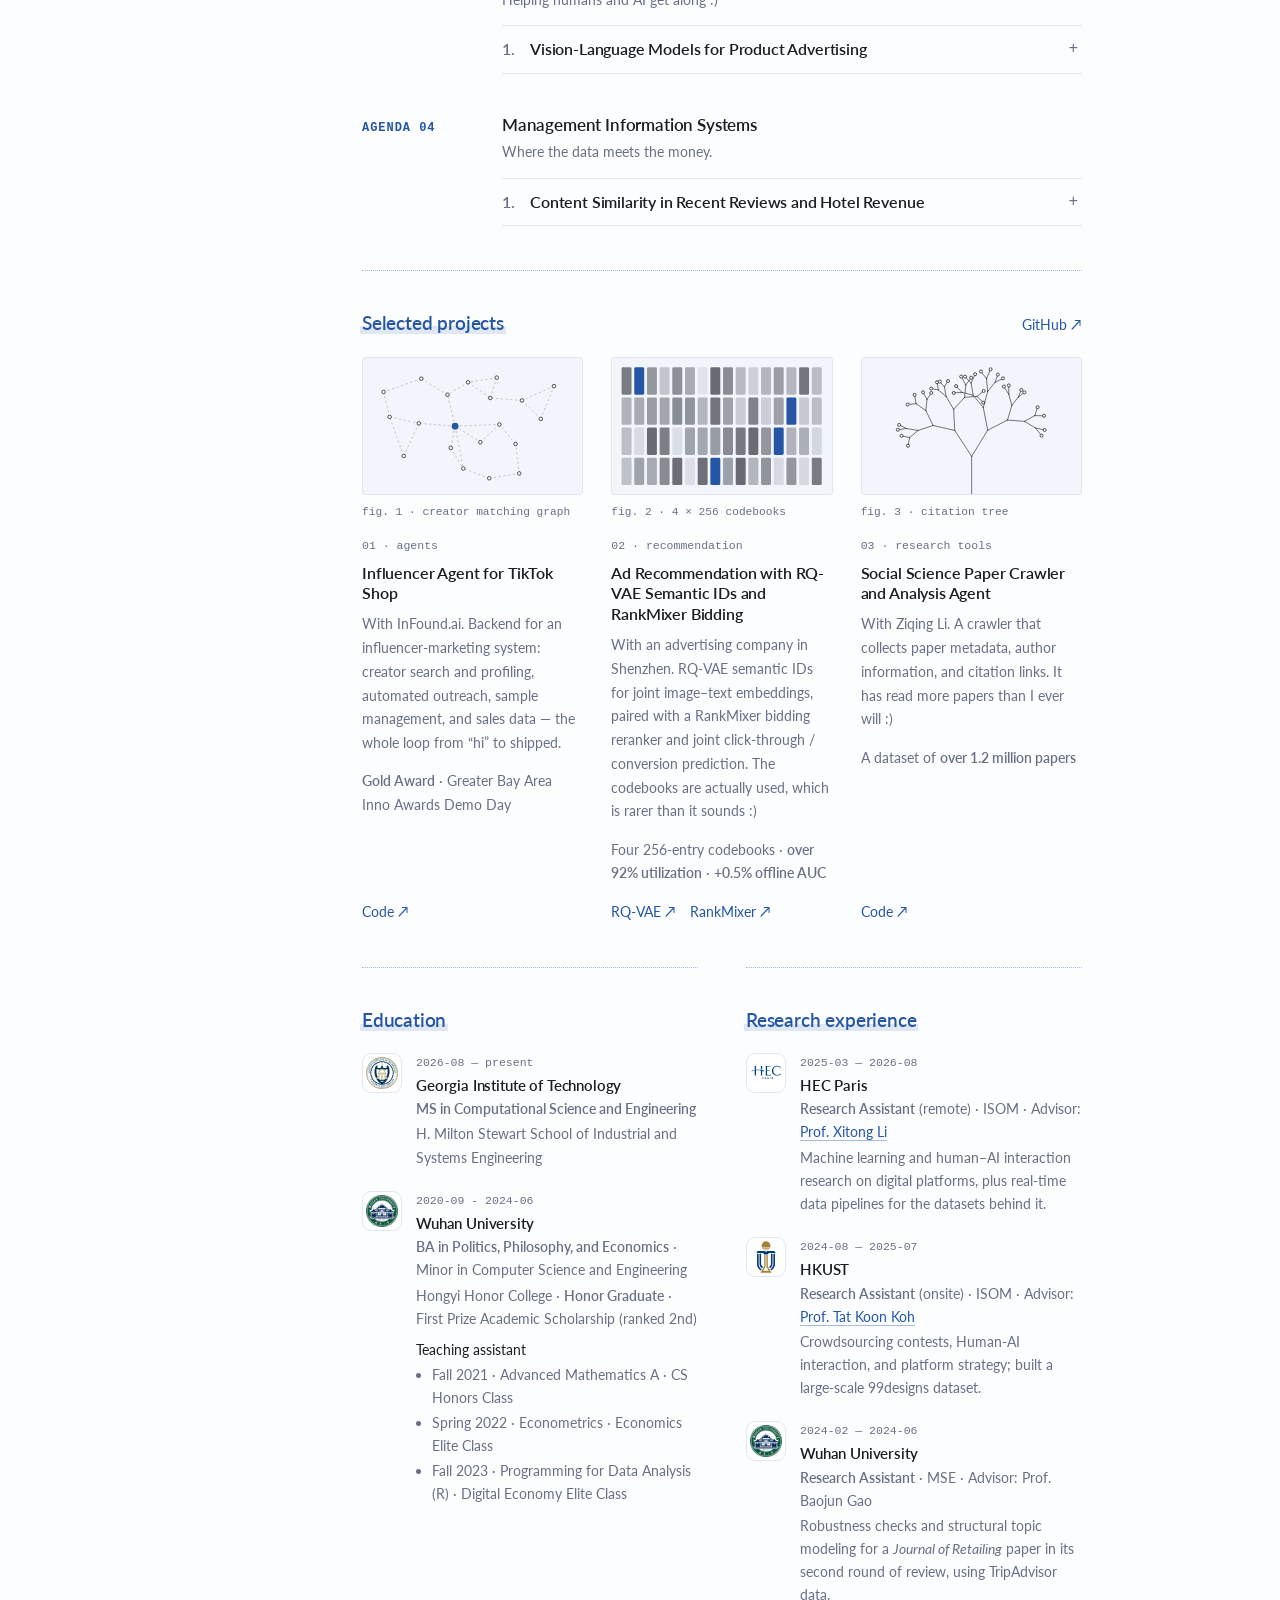
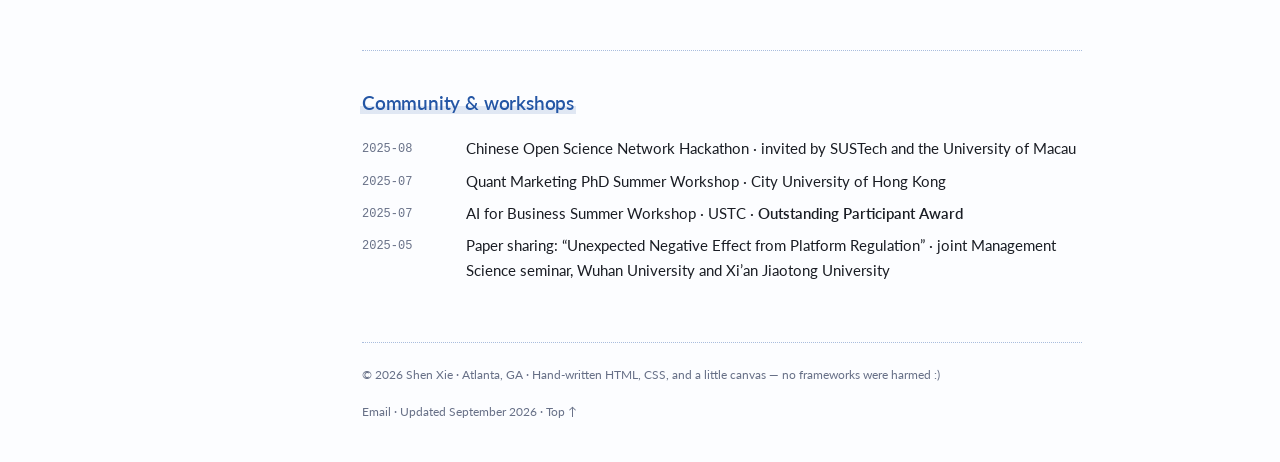
==== commit 03ee9b81: "update-style" ====
--- a/index.html
+++ b/index.html
@@ -12,7 +12,7 @@
   <meta property="og:url" content="https://samxiexs.github.io/">
   <meta property="og:image" content="https://samxiexs.github.io/pic/self.jpg">
   <meta name="color-scheme" content="light dark">
-  <meta name="theme-color" content="#ffffff" media="(prefers-color-scheme: light)">
+  <meta name="theme-color" content="#fcfdff" media="(prefers-color-scheme: light)">
   <meta name="theme-color" content="#161b26" media="(prefers-color-scheme: dark)">
   <link rel="icon" href="assets/favicon.svg" type="image/svg+xml">
   <link rel="preconnect" href="https://fonts.googleapis.com">
@@ -42,11 +42,11 @@
     </nav>
     <div class="sidebar-foot">
       <p class="social"><a href="mailto:sxie322@gatech.edu">Email</a><a href="https://github.com/samxiexs">GitHub</a><a href="https://www.linkedin.com/in/shenxie">LinkedIn</a></p>
-      <p class="clock" data-clock hidden>Atlanta · <time></time></p>
     </div>
   </aside>
 
   <main id="main" class="content">
+    <p class="conditions" aria-label="Right now in Atlanta"><span class="clock" data-clock hidden>Atlanta · <time></time></span><span class="wx" data-weather hidden></span></p>
     <section class="hero" id="about" aria-label="About">
       <canvas class="field" data-field aria-hidden="true"></canvas>
       <div class="hero-text">
@@ -248,6 +248,7 @@
     </footer>
   </main>
 </div>
+<script src="weather.js" defer></script>
 <script src="field.js" defer></script>
 <script src="site.js" defer></script>
 </body>
--- a/style.css
+++ b/style.css
@@ -9,15 +9,17 @@
 :root {
   color-scheme: light dark;
   /* light palette */
-  --bg: #ffffff;
+  --bg: #fcfdff;
   --ink: #1a1d24;
-  --muted: #697180;
-  --line: #e6e8ec;
-  --soft: #f6f7f9;
+  --muted: #677087;
+  --line: #e1e6f1;
+  --soft: #f2f5fc;
   --field-rgb: 26 29 36;
   /* accent: deep blue in light mode, a lighter blue in dark mode */
   --accent-l: #2456a5; --accent-d: #82a8f4;   /* deep blue, still clearly a link */
   --accent: var(--accent-l);
+  /* section dividers are dotted and tinted with the accent */
+  --rule: 1.5px dotted color-mix(in srgb, var(--accent) 38%, transparent);
   --sans: 'Lato', -apple-system, BlinkMacSystemFont, 'Segoe UI', Roboto, Helvetica, Arial, sans-serif;
   --mono: ui-monospace, 'SF Mono', Menlo, Consolas, 'Liberation Mono', monospace;
   --sidebar: 210px;
@@ -78,6 +80,11 @@
 h1, h2, h3, h4 { margin: 0; line-height: 1.3; font-weight: 600; letter-spacing: -.01em; }
 h1 { font-size: 1.55rem; }
 h2 { font-size: 1.2rem; }
+.section-head h2, .page-intro h1 {
+  width: fit-content; color: var(--accent);
+  background: linear-gradient(transparent 62%, color-mix(in srgb, var(--accent) 13%, transparent) 62%, color-mix(in srgb, var(--accent) 13%, transparent) 92%, transparent 92%);
+  padding: 0 2px; margin-left: -2px;
+}
 h3 { font-size: 1rem; }
 h4 { font-size: 1rem; }
 small, .meta { font-size: .875rem; color: var(--muted); }
@@ -147,8 +154,14 @@
 .social a { color: var(--muted); }
 .social a:hover { color: var(--ink); text-decoration: none; }
 .social a + a::before { content: '/'; color: var(--line); margin: 0 7px; }
-.clock { margin: 0; color: var(--muted); font-family: var(--mono); font-size: .75rem; }
+/* "Atlanta · 14:32 · 72°F · partly cloudy · wind 6 mph ↗" — clock from site.js, weather from weather.js */
+.conditions { display: flex; flex-wrap: wrap; gap: 2px 0; margin: 0; padding-top: 22px; font-family: var(--mono); font-size: .72rem; color: var(--muted); }
+.conditions > span:not([hidden]) + span::before, .wx > span + span::before { content: '·'; margin: 0 8px; color: var(--line); }
+.wx { display: inline-flex; flex-wrap: wrap; }
 .clock time { color: var(--ink); }
+.wx-arrow { display: inline-block; color: var(--accent); transform: rotate(var(--toward, 0deg)); animation: wx-sway 3.2s ease-in-out infinite alternate; }
+@keyframes wx-sway { from { transform: rotate(calc(var(--toward, 0deg) - 9deg)); } to { transform: rotate(calc(var(--toward, 0deg) + 9deg)); } }
+.conditions + .hero, .conditions + .page-intro { padding-top: 30px; }
 
 /* ---------- hero: bio + photo over the flow field ---------- */
 .hero {
@@ -204,7 +217,7 @@
 }
 
 /* ---------- sections ---------- */
-.section { padding: 40px 0 44px; border-top: 1px solid var(--line); }
+.section { padding: 40px 0 44px; border-top: var(--rule); }
 .section-head { display: flex; justify-content: space-between; align-items: baseline; gap: 20px; margin-bottom: 20px; }
 .section-head a { font-size: .85rem; white-space: nowrap; }
 .section-note { margin: -8px 0 20px; font-size: .875rem; color: var(--muted); }
@@ -281,7 +294,7 @@
 .entry .date { display: block; font-family: var(--mono); font-size: .72rem; color: var(--muted); margin-bottom: 4px; }
 
 /* footer */
-.site-footer { margin-top: 16px; border-top: 1px solid var(--line); padding: 22px 0 40px; font-size: .78rem; color: var(--muted); }
+.site-footer { margin-top: 16px; border-top: var(--rule); padding: 22px 0 40px; font-size: .78rem; color: var(--muted); }
 .footer-inner { display: flex; justify-content: space-between; gap: 16px; flex-wrap: wrap; }
 .footer-inner a { color: var(--muted); }
 .footer-inner a:hover { color: var(--ink); }
@@ -432,7 +445,8 @@
   .subnav { display: contents; }
   .subnav a { margin-left: 0; padding: 6px 0 9px; font-size: .85rem; }
   .sidebar-foot { display: contents; }
-  .social, .clock { display: none; }
+  .social { display: none; }
+  .conditions { padding-top: 16px; }
   .appearance { position: absolute; right: 24px; top: 12px; }
   .appearance-panel { left: auto; right: 0; top: calc(100% + 8px); bottom: auto; width: 230px; }
   .content { max-width: none; }
@@ -477,6 +491,7 @@
 }
 
 @media (prefers-reduced-motion: reduce) {
+  .wx-arrow { animation: none; }
   .album-card img { animation: none; }
   html { scroll-behavior: auto; }
   *, *::before, *::after { transition: none !important; animation: none !important; }
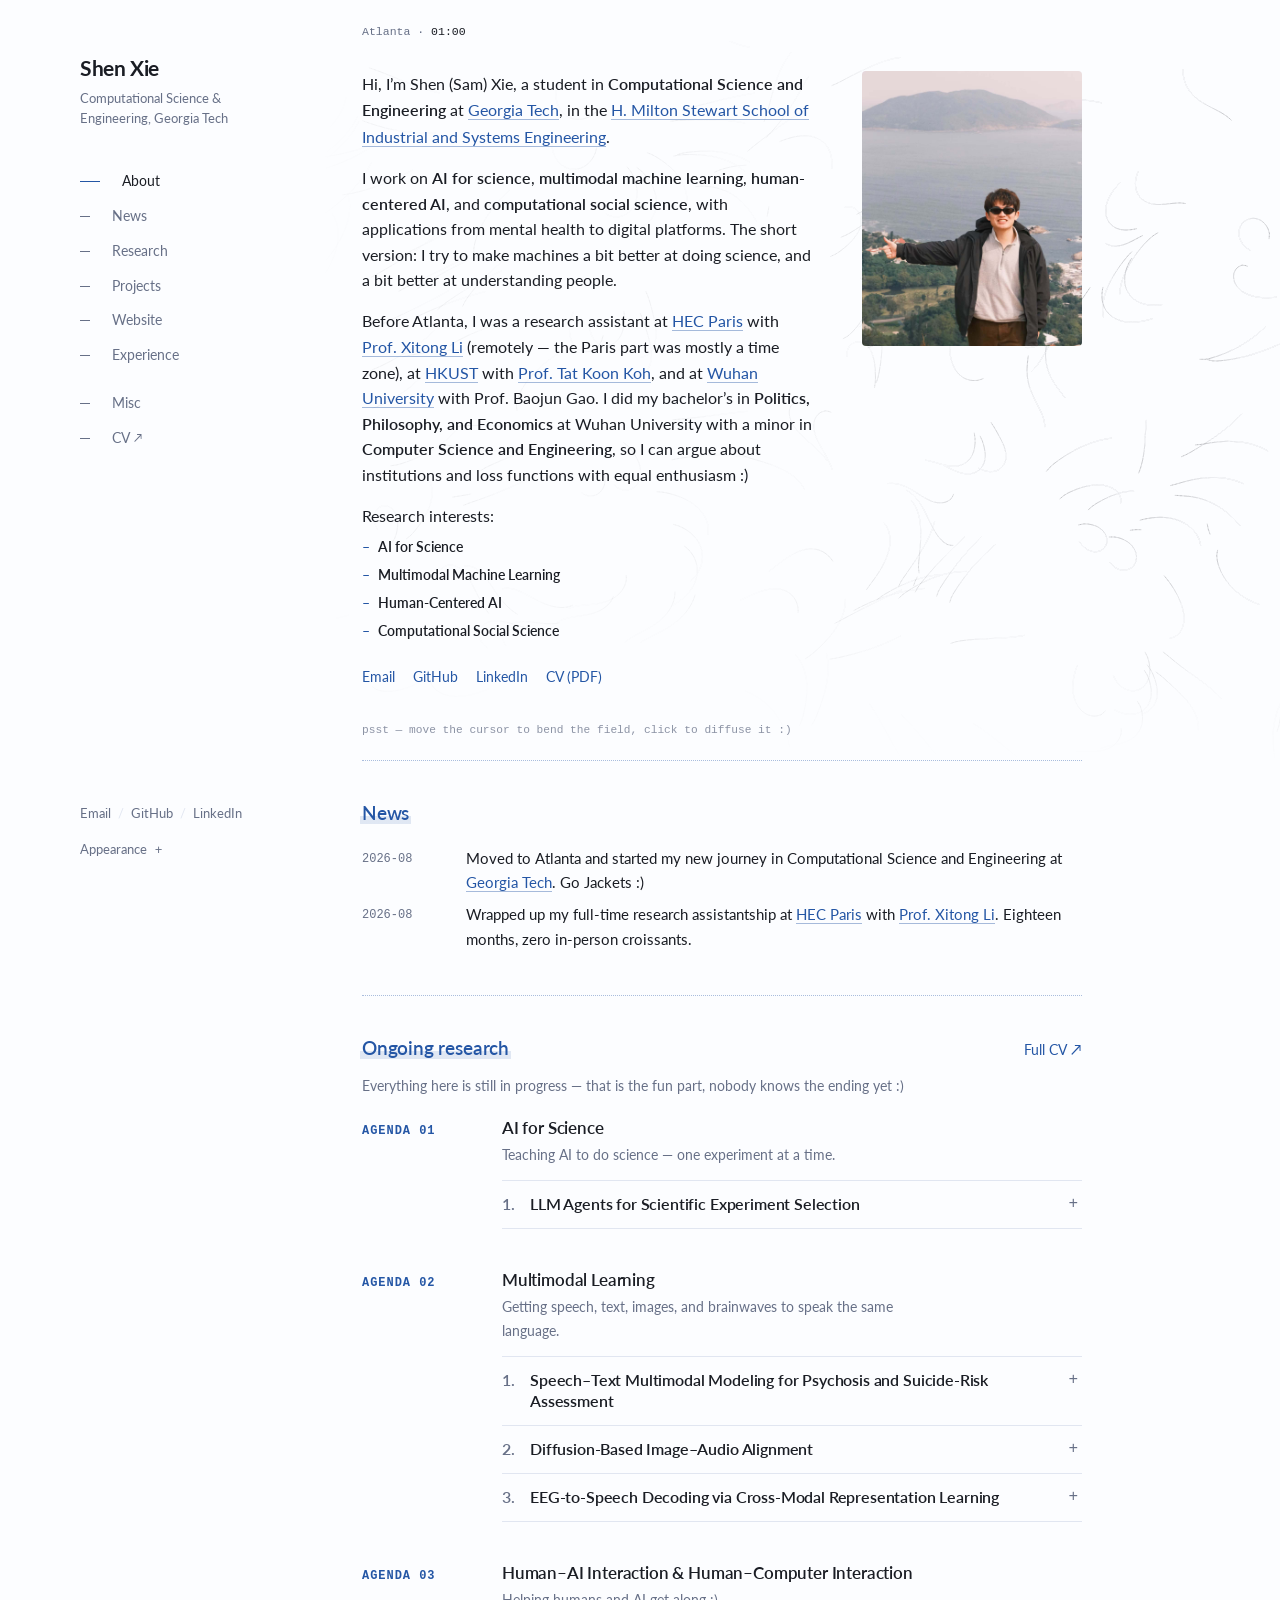
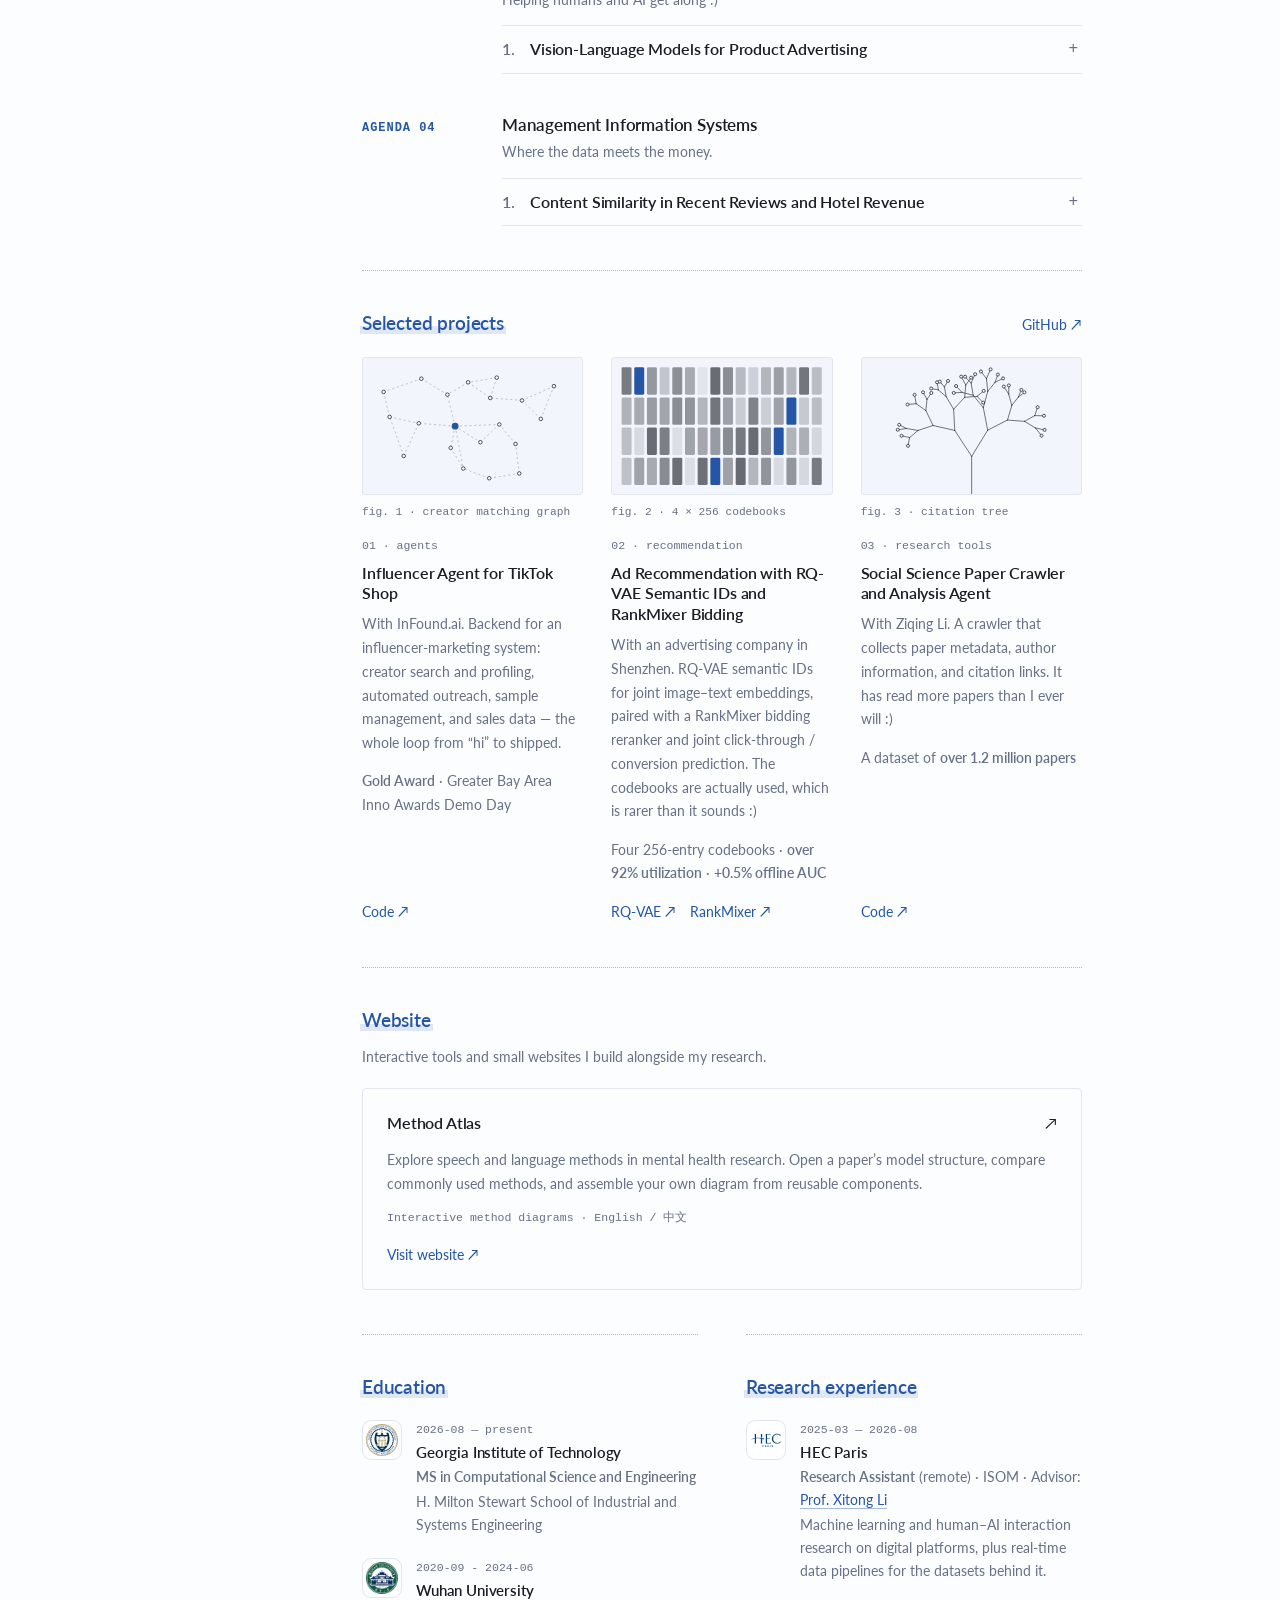
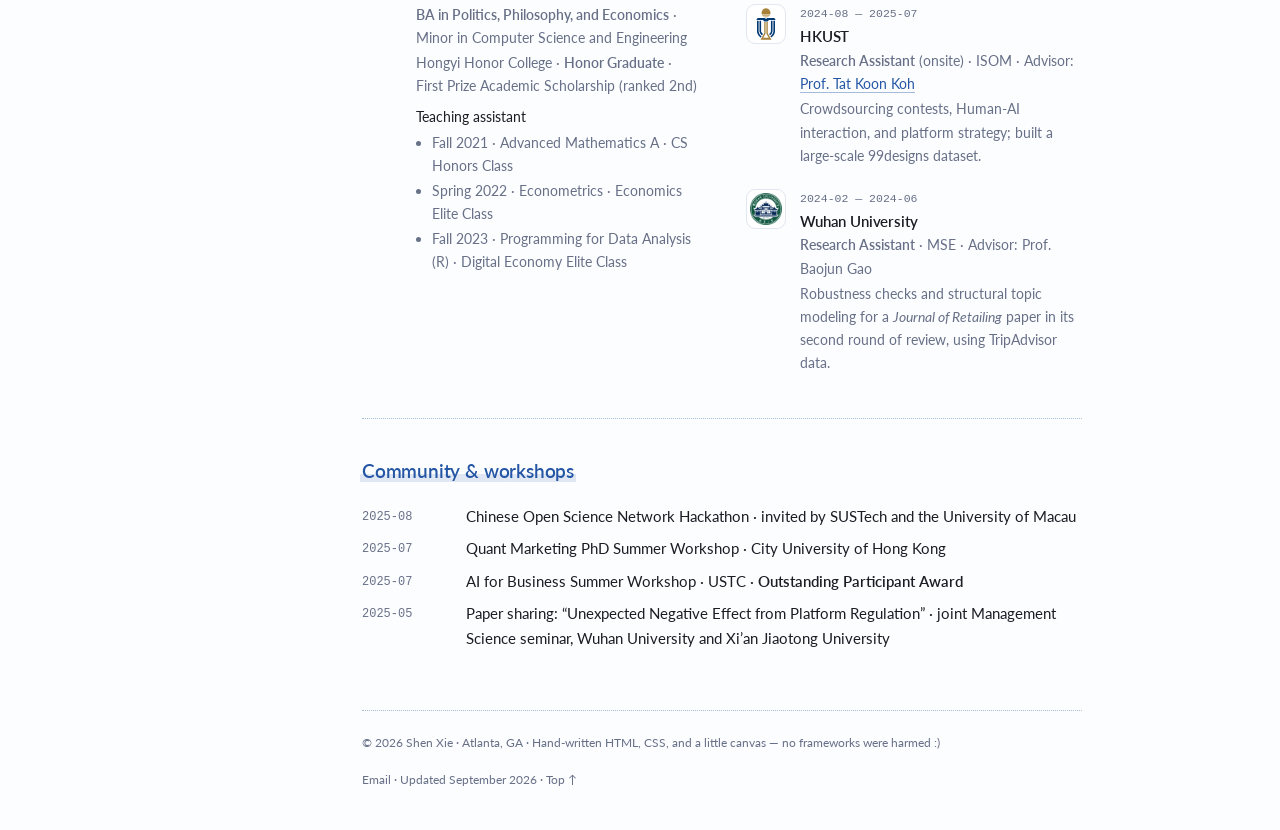
==== commit 3176d4ea: "Add Website directory with Method Atlas link" ====
--- a/index.html
+++ b/index.html
@@ -35,6 +35,7 @@
       <a href="#news">News</a>
       <a href="#research">Research</a>
       <a href="#projects">Projects</a>
+      <a href="#websites">Website</a>
       <a href="#experience">Experience</a>
       <span class="nav-gap" aria-hidden="true"></span>
       <a href="misc.html">Misc</a>
@@ -215,6 +216,19 @@
       </div>
     </section>
 
+    <section class="section" id="websites" aria-labelledby="websites-title">
+      <div class="section-head"><h2 id="websites-title">Website</h2></div>
+      <p class="section-note">Interactive tools and small websites I build alongside my research.</p>
+      <div class="website-list">
+        <a class="website-card" href="https://samxiexs.github.io/bio-multimodel-visualization/" target="_blank" rel="noopener noreferrer">
+          <div class="website-heading"><h3>Method Atlas</h3><span aria-hidden="true">↗</span></div>
+          <p>Explore speech and language methods in mental health research. Open a paper’s model structure, compare commonly used methods, and assemble your own diagram from reusable components.</p>
+          <span class="website-meta">Interactive method diagrams · English / 中文</span>
+          <span class="website-open">Visit website <span aria-hidden="true">↗</span><span class="sr-only"> (opens in a new tab)</span></span>
+        </a>
+      </div>
+    </section>
+
     <div class="two-column" id="experience">
       <section class="section" aria-labelledby="education-title">
         <div class="section-head"><h2 id="education-title">Education</h2></div>
--- a/style.css
+++ b/style.css
@@ -502,3 +502,17 @@
 
 /* placeholder for repositories that are not public yet */
 .soon { font-family: var(--mono); font-size: .72rem; color: var(--muted); }
+
+/* Websites: a growing directory of interactive projects. */
+.website-list { display: grid; gap: 16px; }
+.website-card { display: block; padding: 22px 24px; border: 1px solid var(--line); border-radius: 4px; color: var(--ink); text-decoration: none; }
+.website-card:hover { background: var(--soft); text-decoration: none; }
+.website-card:focus-visible { outline: 2px solid var(--accent); outline-offset: 4px; }
+.website-heading { display: flex; align-items: baseline; justify-content: space-between; gap: 16px; }
+.website-heading h3 { margin: 0; font-size: 1rem; }
+.website-card p { margin: 12px 0; max-width: 660px; color: var(--muted); font-size: .9rem; }
+.website-meta { display: block; color: var(--muted); font-family: var(--mono); font-size: .72rem; }
+.website-open { display: inline-block; margin-top: 16px; font-size: .875rem; color: var(--accent); }
+@media (max-width: 600px) { .website-card { padding: 18px; } }
+
+.sr-only { position: absolute; width: 1px; height: 1px; padding: 0; margin: -1px; overflow: hidden; clip: rect(0, 0, 0, 0); white-space: nowrap; border: 0; }
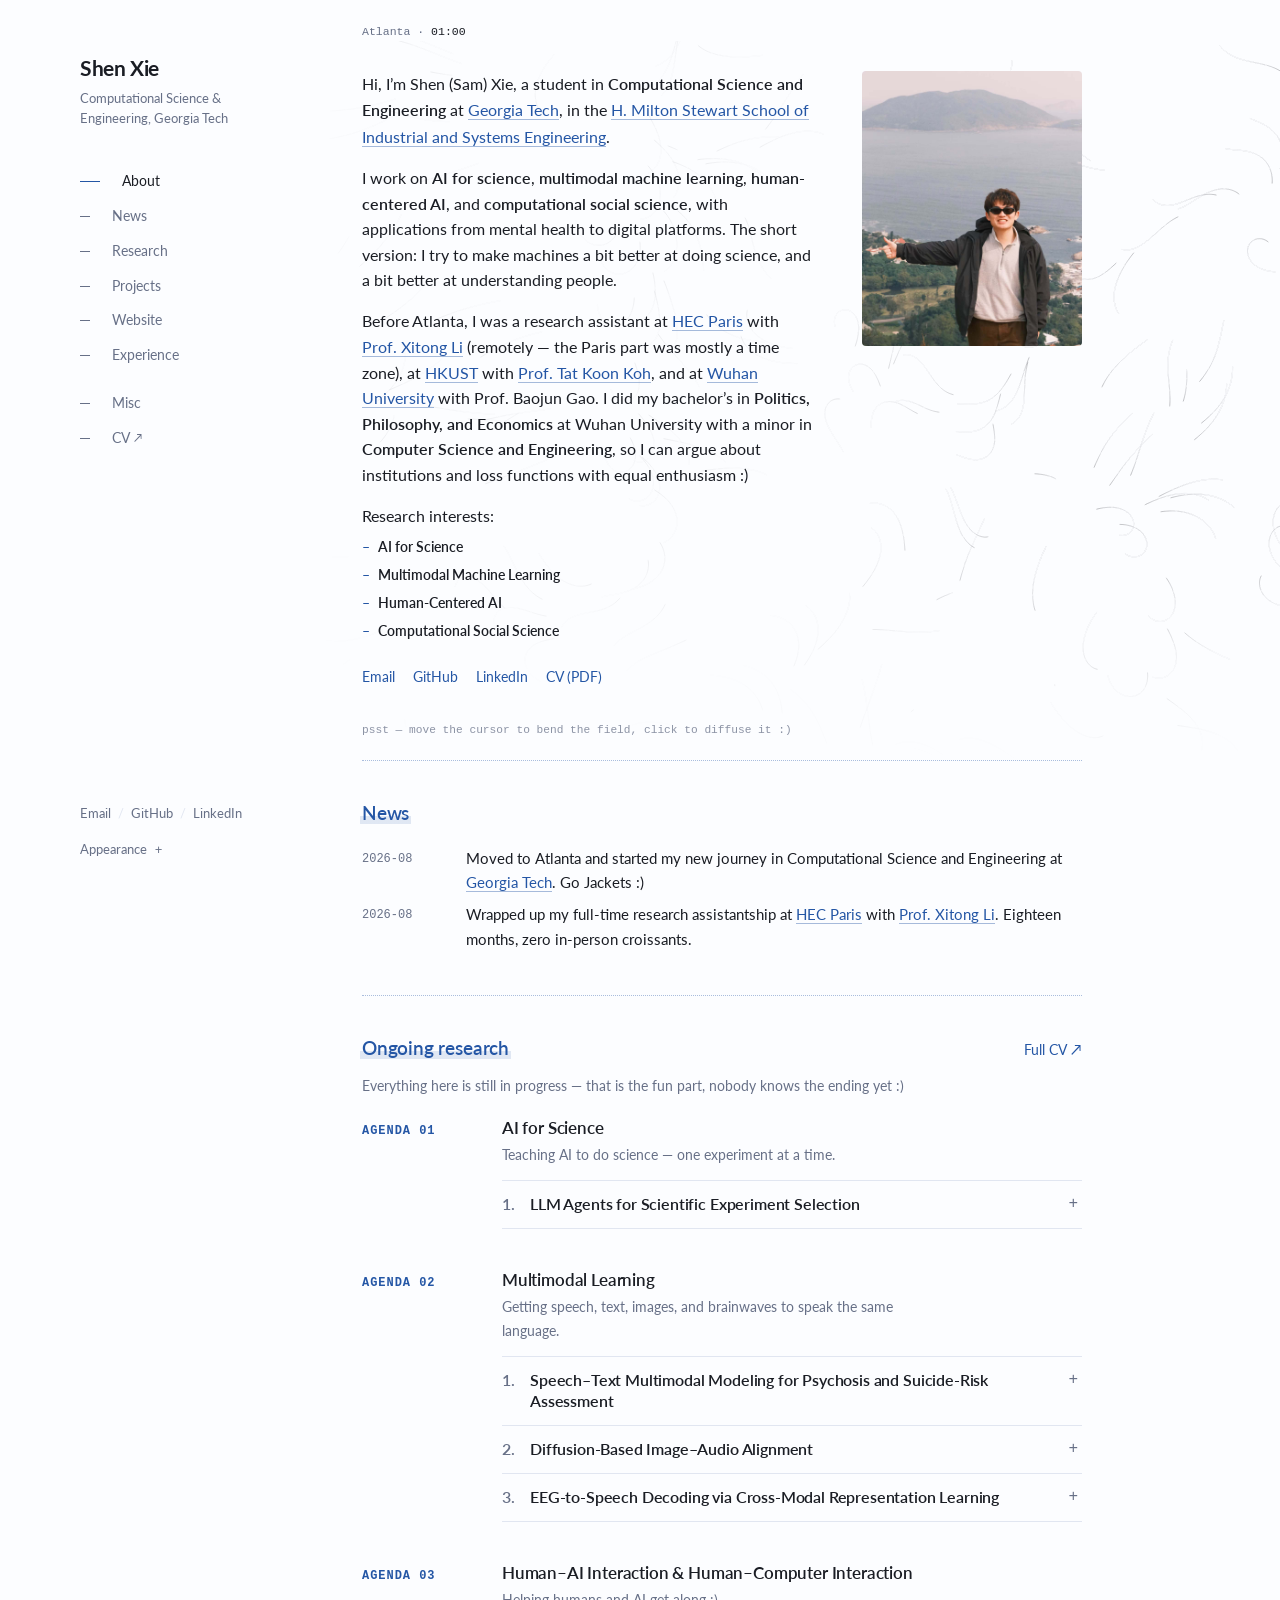
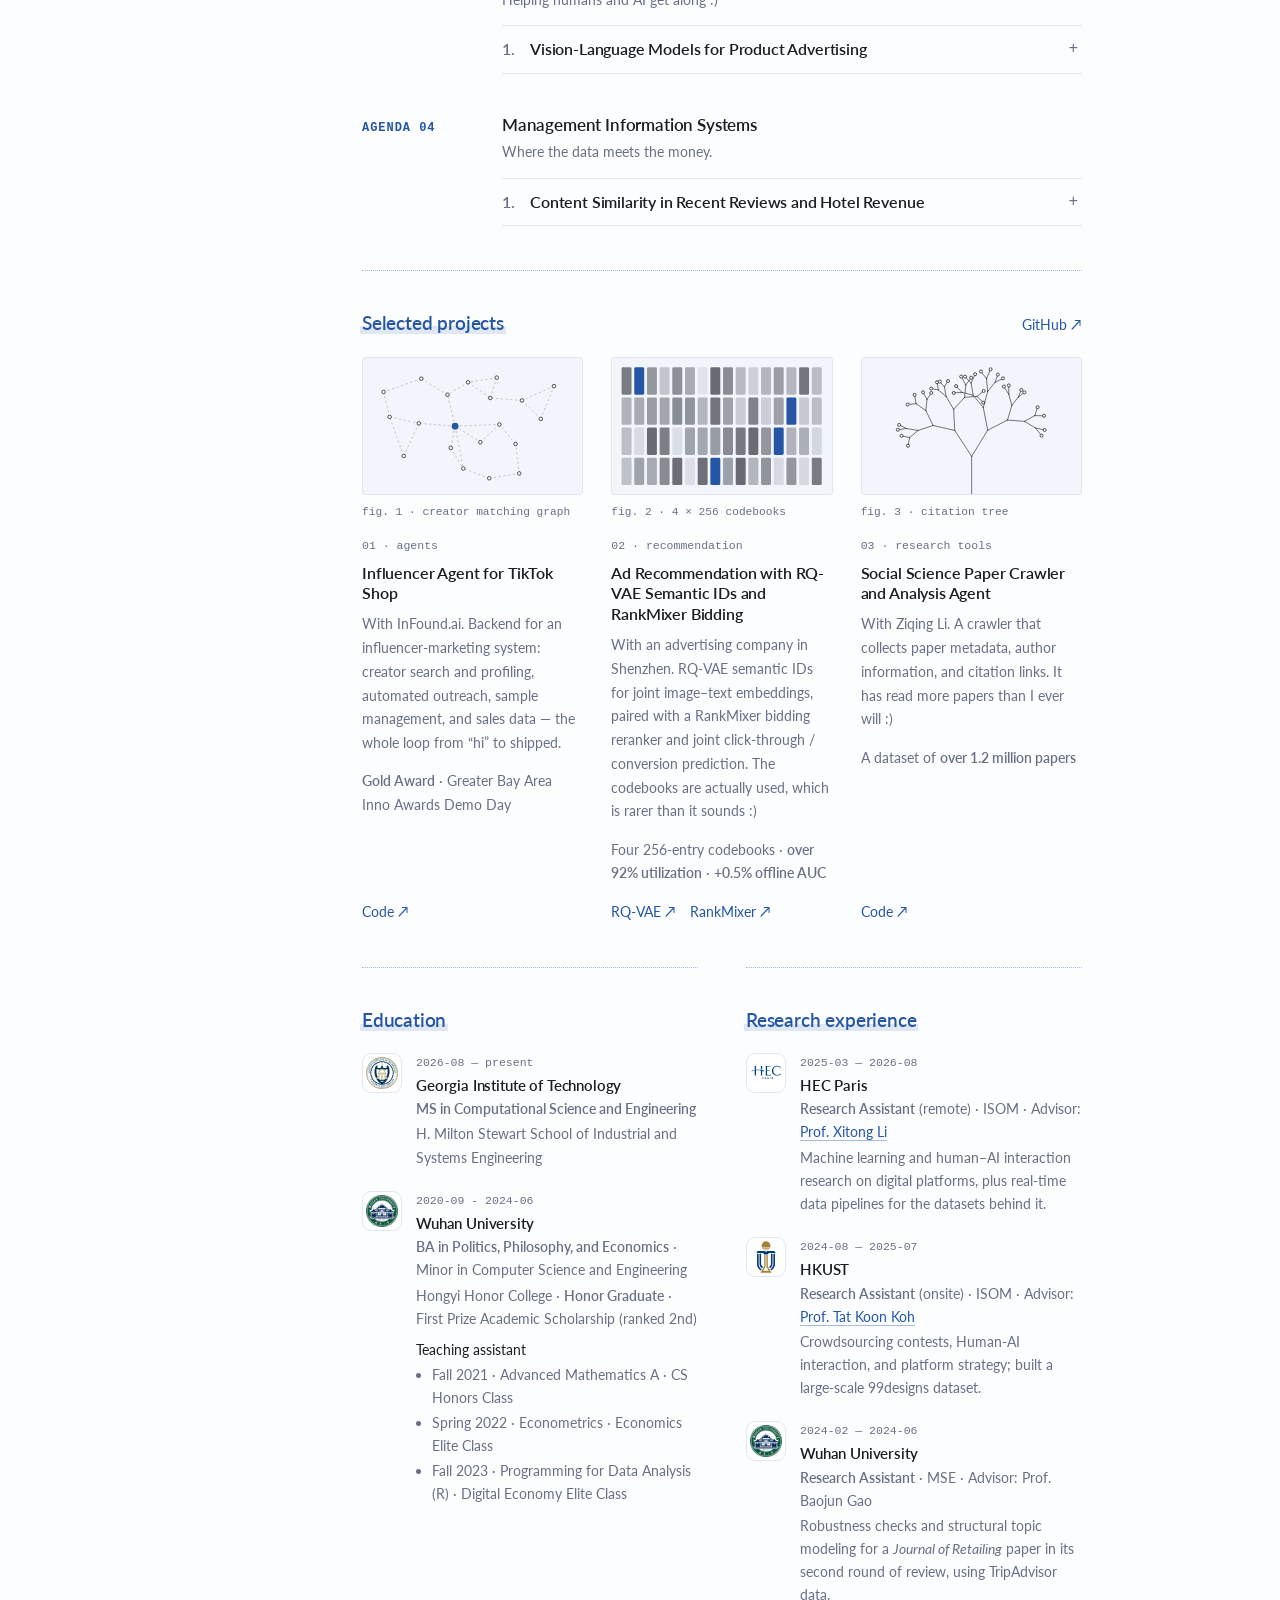
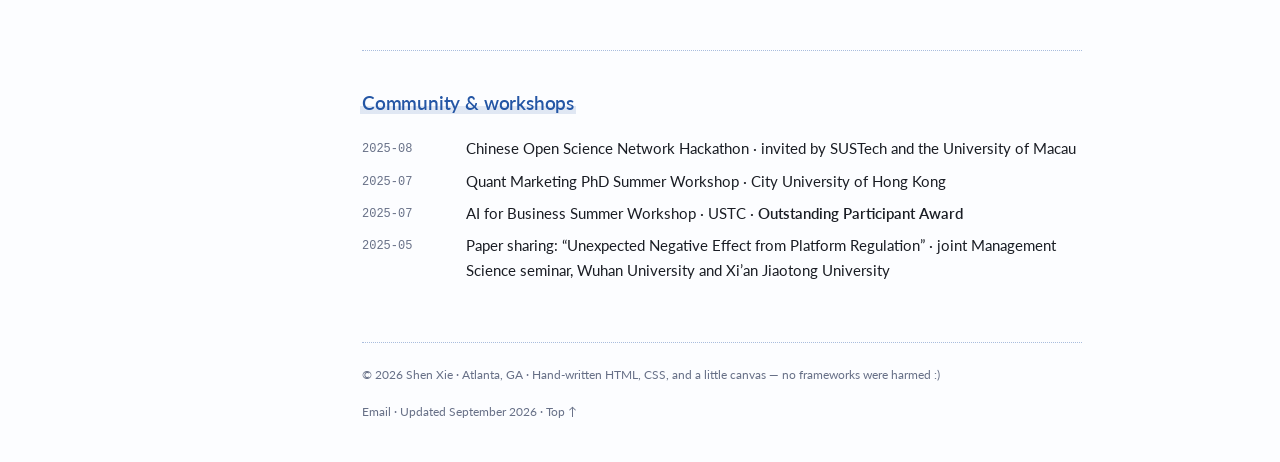
==== commit c4f5fbbb: "update-website" ====
--- a/index.html
+++ b/index.html
@@ -216,19 +216,6 @@
       </div>
     </section>
 
-    <section class="section" id="websites" aria-labelledby="websites-title">
-      <div class="section-head"><h2 id="websites-title">Website</h2></div>
-      <p class="section-note">Interactive tools and small websites I build alongside my research.</p>
-      <div class="website-list">
-        <a class="website-card" href="https://samxiexs.github.io/bio-multimodel-visualization/" target="_blank" rel="noopener noreferrer">
-          <div class="website-heading"><h3>Method Atlas</h3><span aria-hidden="true">↗</span></div>
-          <p>Explore speech and language methods in mental health research. Open a paper’s model structure, compare commonly used methods, and assemble your own diagram from reusable components.</p>
-          <span class="website-meta">Interactive method diagrams · English / 中文</span>
-          <span class="website-open">Visit website <span aria-hidden="true">↗</span><span class="sr-only"> (opens in a new tab)</span></span>
-        </a>
-      </div>
-    </section>
-
     <div class="two-column" id="experience">
       <section class="section" aria-labelledby="education-title">
         <div class="section-head"><h2 id="education-title">Education</h2></div>
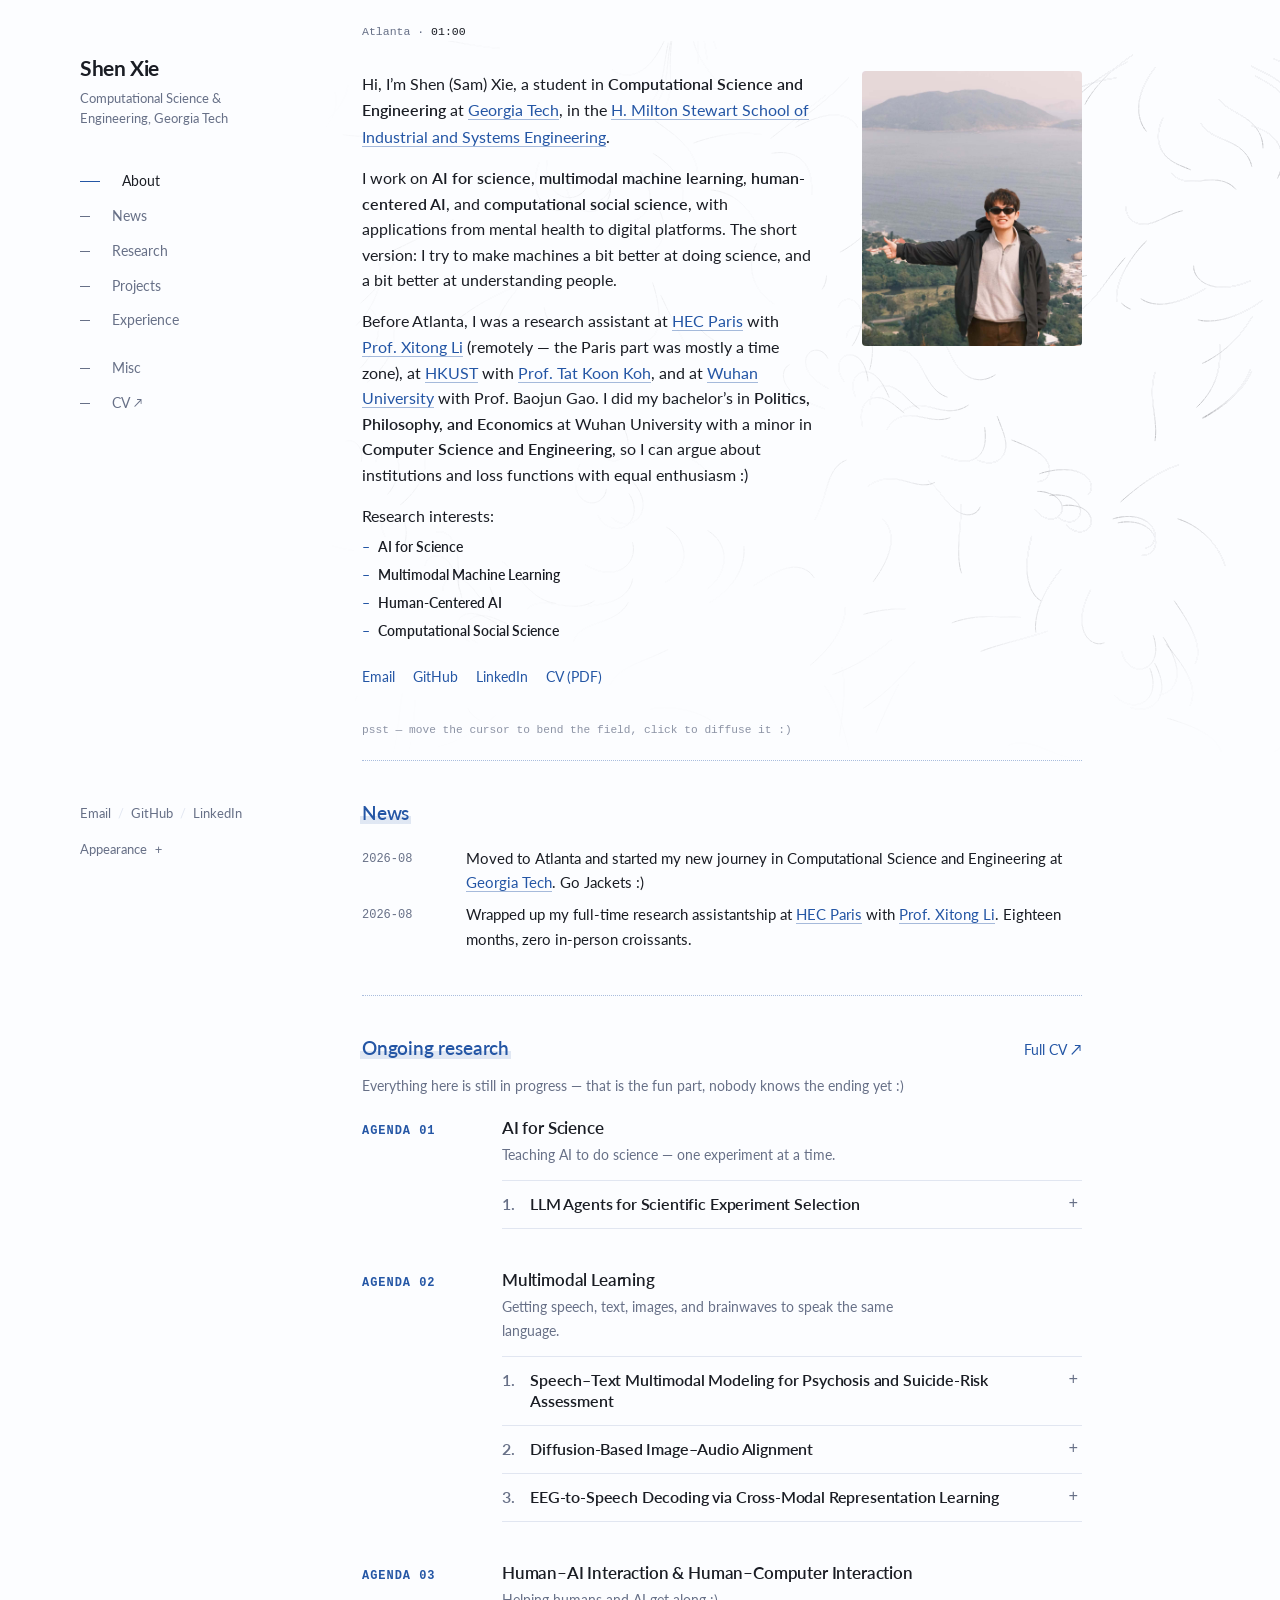
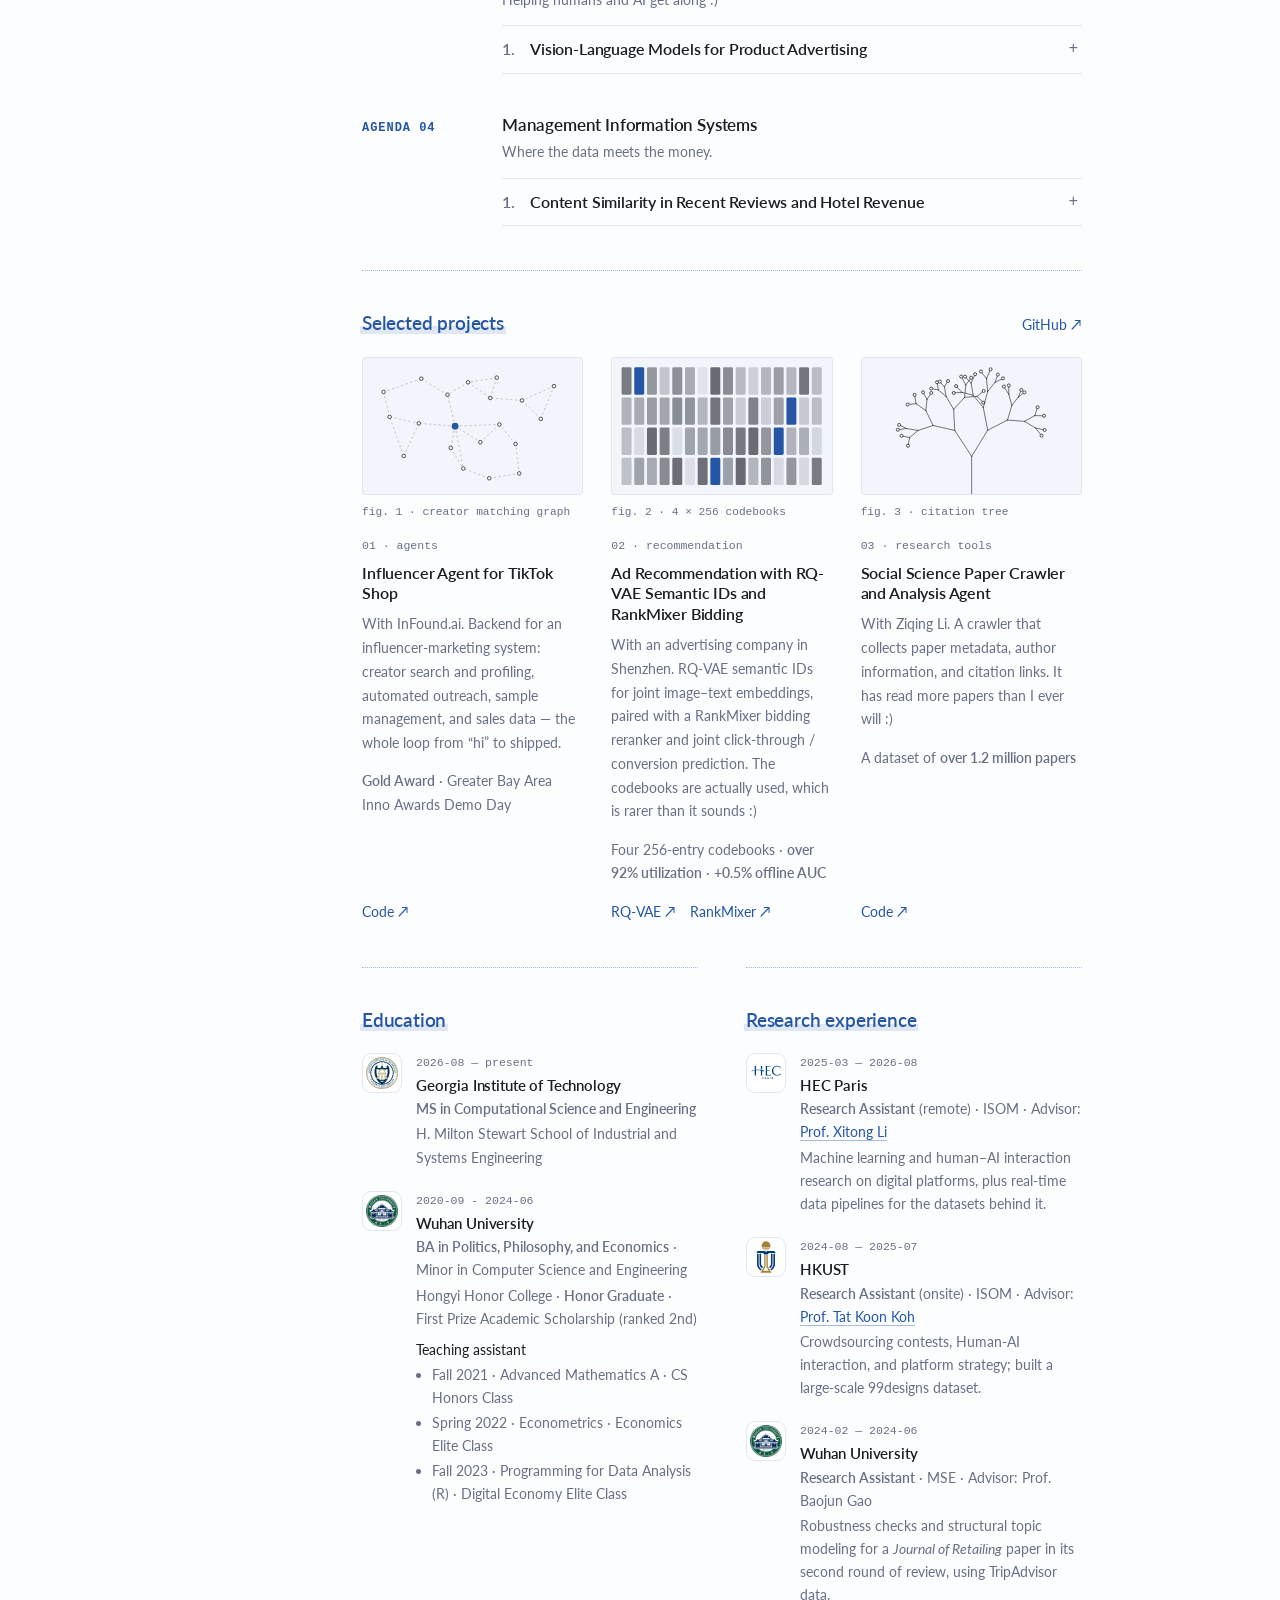
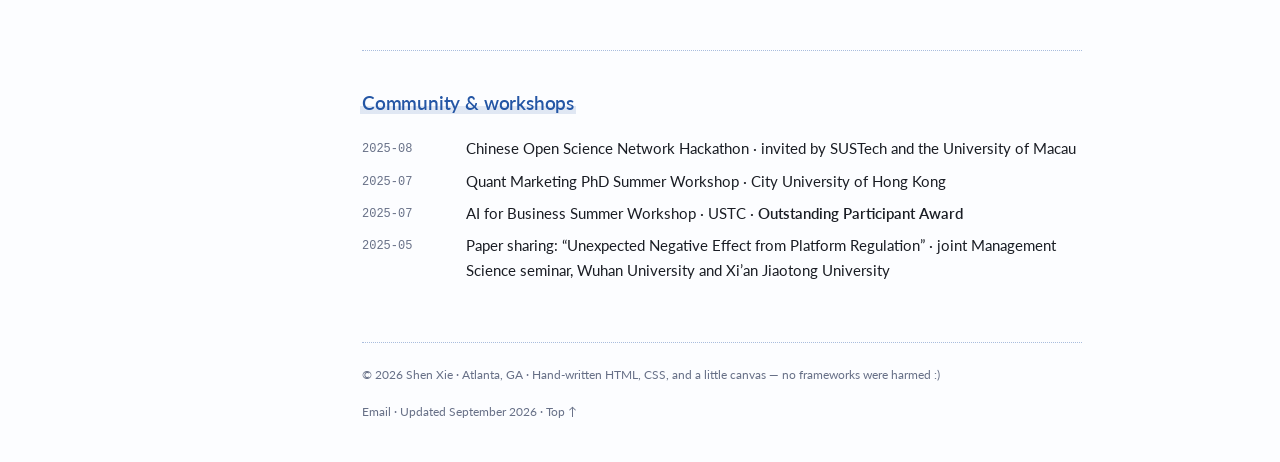
==== commit a0c50c05: "update-website" ====
--- a/index.html
+++ b/index.html
@@ -35,7 +35,6 @@
       <a href="#news">News</a>
       <a href="#research">Research</a>
       <a href="#projects">Projects</a>
-      <a href="#websites">Website</a>
       <a href="#experience">Experience</a>
       <span class="nav-gap" aria-hidden="true"></span>
       <a href="misc.html">Misc</a>
--- a/style.css
+++ b/style.css
@@ -503,16 +503,5 @@
 /* placeholder for repositories that are not public yet */
 .soon { font-family: var(--mono); font-size: .72rem; color: var(--muted); }
 
-/* Websites: a growing directory of interactive projects. */
-.website-list { display: grid; gap: 16px; }
-.website-card { display: block; padding: 22px 24px; border: 1px solid var(--line); border-radius: 4px; color: var(--ink); text-decoration: none; }
-.website-card:hover { background: var(--soft); text-decoration: none; }
-.website-card:focus-visible { outline: 2px solid var(--accent); outline-offset: 4px; }
-.website-heading { display: flex; align-items: baseline; justify-content: space-between; gap: 16px; }
-.website-heading h3 { margin: 0; font-size: 1rem; }
-.website-card p { margin: 12px 0; max-width: 660px; color: var(--muted); font-size: .9rem; }
-.website-meta { display: block; color: var(--muted); font-family: var(--mono); font-size: .72rem; }
-.website-open { display: inline-block; margin-top: 16px; font-size: .875rem; color: var(--accent); }
-@media (max-width: 600px) { .website-card { padding: 18px; } }
 
 .sr-only { position: absolute; width: 1px; height: 1px; padding: 0; margin: -1px; overflow: hidden; clip: rect(0, 0, 0, 0); white-space: nowrap; border: 0; }
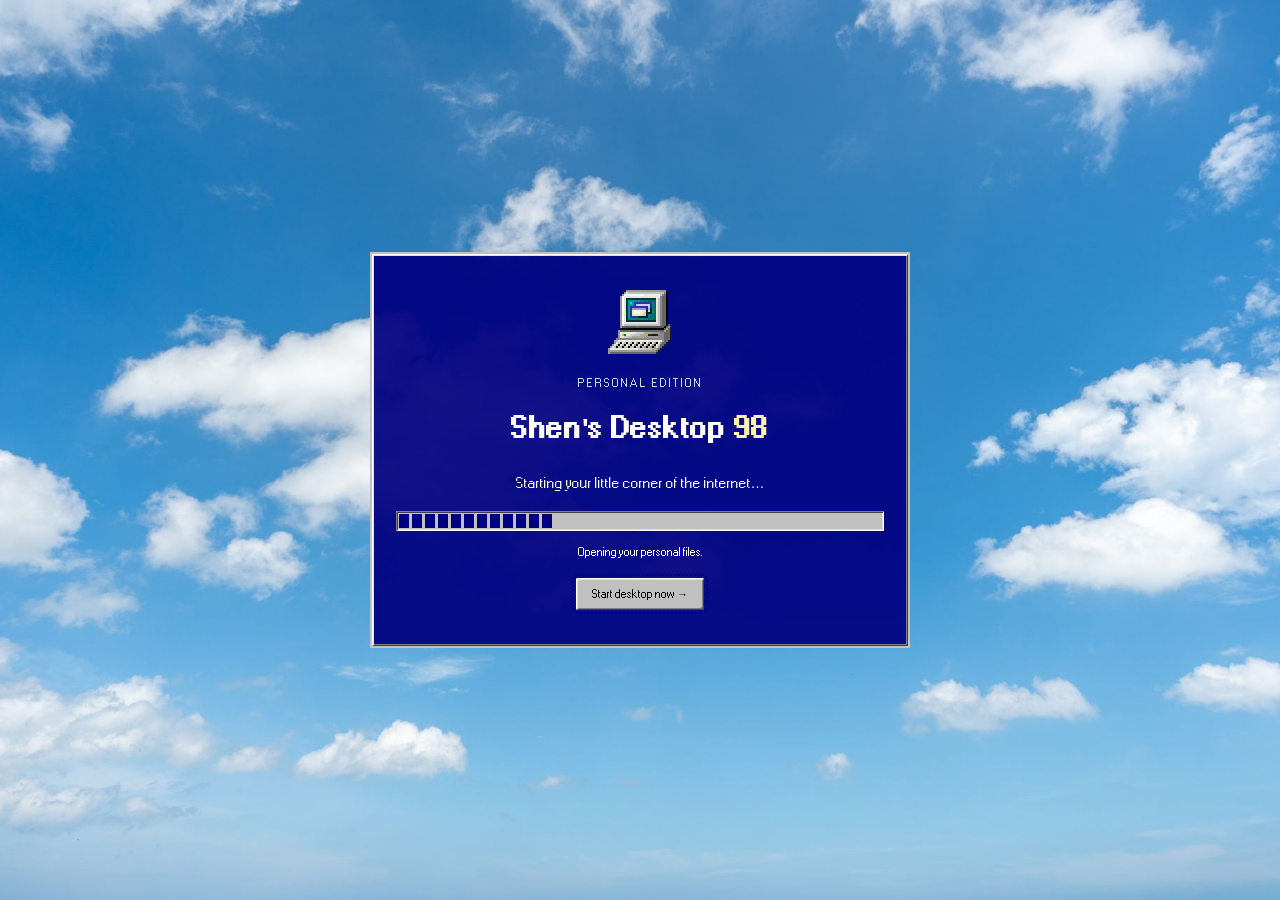
==== commit e23bd2be: "styles-update" ====
--- a/index.html
+++ b/index.html
@@ -1,52 +1,34 @@
 <!doctype html>
-<html lang="en">
+<html lang="en" data-theme="light">
 <head>
   <meta charset="utf-8">
   <meta name="viewport" content="width=device-width, initial-scale=1">
-  <title>Shen (Sam) Xie · Georgia Tech</title>
-  <meta name="description" content="Shen (Sam) Xie, master's student at Georgia Tech. Research in AI for scientific discovery, multimodal learning, recommender systems, and Human-AI interaction.">
-  <link rel="canonical" href="https://samxiexs.github.io/">
-  <meta property="og:title" content="Shen (Sam) Xie">
-  <meta property="og:description" content="Research in AI for scientific discovery, multimodal learning, and Human-AI interaction.">
-  <meta property="og:type" content="website">
-  <meta property="og:url" content="https://samxiexs.github.io/">
-  <meta property="og:image" content="https://samxiexs.github.io/pic/self.jpg">
-  <meta name="color-scheme" content="light dark">
-  <meta name="theme-color" content="#fcfdff" media="(prefers-color-scheme: light)">
-  <meta name="theme-color" content="#161b26" media="(prefers-color-scheme: dark)">
+  <title>Shen's Desktop · Personal Homepage</title>
+  <meta name="description" content="Explore Shen Xie's research, projects and photographs on an interactive Windows 98-inspired desktop.">
+  <meta name="theme-color" content="#008080">
   <link rel="icon" href="assets/favicon.svg" type="image/svg+xml">
-  <link rel="preconnect" href="https://fonts.googleapis.com">
-  <link rel="preconnect" href="https://fonts.gstatic.com" crossorigin>
-  <link rel="stylesheet" href="https://fonts.googleapis.com/css2?family=Lato:ital,wght@0,400;0,700;1,400&family=Inter:wght@400;500;600;700&display=swap">
   <link rel="stylesheet" href="style.css">
-  <script src="appearance.js"></script>
+  <link rel="stylesheet" href="desktop.css">
+  <script src="collections.js" defer></script>
+  <script src="desktop.js" defer></script>
 </head>
-<body>
-<a class="skip" href="#main">Skip to content</a>
-
-<div class="layout">
-  <aside class="sidebar" id="top">
-    <div class="sidebar-top">
-      <h1 class="brand"><a href="./">Shen Xie</a></h1>
-      <p class="role">Computational Science &amp; Engineering, Georgia Tech</p>
-    </div>
-    <nav class="nav" aria-label="Main navigation" data-spy>
-      <a href="#about" aria-current="location">About</a>
-      <a href="#news">News</a>
-      <a href="#research">Research</a>
-      <a href="#projects">Projects</a>
-      <a href="#experience">Experience</a>
-      <span class="nav-gap" aria-hidden="true"></span>
-      <a href="misc.html">Misc</a>
-      <a href="cv-refernce/ShenXie-CV-202609.pdf">CV <span class="arrow" aria-hidden="true">↗</span></a>
-    </nav>
-    <div class="sidebar-foot">
-      <p class="social"><a href="mailto:sxie322@gatech.edu">Email</a><a href="https://github.com/samxiexs">GitHub</a><a href="https://www.linkedin.com/in/shenxie">LinkedIn</a></p>
-    </div>
-  </aside>
-
-  <main id="main" class="content">
-    <p class="conditions" aria-label="Right now in Atlanta"><span class="clock" data-clock hidden>Atlanta · <time></time></span><span class="wx" data-weather hidden></span></p>
+<body class="os-desktop">
+  <a class="skip" href="#desktop-icons">Skip to desktop apps</a>
+  <header class="os-topbar"><nav aria-label="Website style"><button type="button" data-open="credits">About this desktop</button><a href="website.html" data-exit="retro">98 Website</a><a href="website.html" data-exit="modern">Switch to Modern ↗</a></nav></header>
+  <main id="workspace" aria-label="Desktop workspace">
+    <nav id="desktop-icons" aria-label="Desktop apps" tabindex="-1"></nav>
+    <div id="windows"></div>
+  </main>
+  <aside id="start-menu" aria-label="Start menu" hidden><div class="start-rail">Shen <b>98</b></div><div class="start-items"><p>Where would you like to go?</p><div id="start-apps"></div><hr><button type="button" id="show-desktop">Show desktop</button><button type="button" id="restart-desktop">Restart desktop…</button><a href="website.html" data-exit="modern">Switch to Modern ↗</a></div></aside>
+  <footer class="os-taskbar"><button type="button" id="start-button" aria-expanded="false" aria-controls="start-menu"><img src="assets/retro/start.png" width="16" height="14" alt=""> Start</button><div id="tasks" aria-label="Open windows"></div><span class="os-clock"><img src="assets/retro/icons/audio-16.png" width="16" height="16" alt=""> <time id="desktop-clock"></time></span></footer>
+  <div class="sr-only" id="os-announcement" role="status" aria-live="polite"></div>
+  <dialog id="boot-screen" aria-labelledby="boot-title">
+    <div class="boot-inner"><img src="assets/retro/icons/my-computer-32.png" width="64" height="64" alt=""><p class="boot-kicker">PERSONAL EDITION</p><h1 id="boot-title">Shen's Desktop <span>98</span></h1><p>Starting your little corner of the internet…</p><div class="boot-progress" aria-hidden="true"><span></span></div><p class="boot-status">Opening your personal files.</p><button type="button" id="skip-boot">Start desktop now →</button></div>
+  </dialog>
+  <noscript><p class="no-script">This desktop needs JavaScript. <a href="website.html">Read the regular website →</a></p></noscript>
+<!-- BEGIN GENERATED DESKTOP CONTENT -->
+<template id="desktop-content">
+<p class="conditions" aria-label="Right now in Atlanta"><span class="clock" data-clock hidden>Atlanta · <time></time></span><span class="wx" data-weather hidden></span></p>
     <section class="hero" id="about" aria-label="About">
       <canvas class="field" data-field aria-hidden="true"></canvas>
       <div class="hero-text">
@@ -246,10 +228,7 @@
     <footer class="site-footer">
       <div class="footer-inner"><span>© 2026 Shen Xie · Atlanta, GA · Hand-written HTML, CSS, and a little canvas — no frameworks were harmed :)</span><span><a href="mailto:samxiexs@gmail.com">Email</a> · Updated September 2026 · <a href="#top">Top ↑</a></span></div>
     </footer>
-  </main>
-</div>
-<script src="weather.js" defer></script>
-<script src="field.js" defer></script>
-<script src="site.js" defer></script>
+</template>
+<!-- END GENERATED DESKTOP CONTENT -->
 </body>
 </html>
--- a/desktop.css
+++ b/desktop.css
@@ -0,0 +1,182 @@
+:root { color-scheme: light; --sans: Tahoma, Verdana, Arial, sans-serif; --bg:#fff; --ink:#222; --muted:#555; --line:#bbb; --soft:#eee; --accent:#000080; --raised:inset 1px 1px #fff,inset -1px -1px #404040,inset 2px 2px #dfdfdf,inset -2px -2px #808080; --sunken:inset 1px 1px #808080,inset -1px -1px #fff,inset 2px 2px #404040,inset -2px -2px #dfdfdf; }
+.os-desktop { background:#008080; height:100dvh; overflow:hidden; color:#222; font:13px/1.6 Tahoma,Verdana,Arial,sans-serif; }
+.os-desktop button { cursor:pointer; }
+.os-topbar { height:44px; display:flex; align-items:center; justify-content:space-between; gap:12px; padding:0 20px; color:#cde8e6; border-bottom:1px solid #ffffff30; font-size:11px; letter-spacing:1px; }
+.os-topbar nav { display:flex; align-items:center; gap:8px; letter-spacing:0; }
+.os-topbar a { color:#fff; padding:4px 10px; border:1px solid #ffffff70; font-size:12px; }
+.os-topbar a:last-child { background:#c0c0c0; color:#111; box-shadow:var(--raised); border:0; font-weight:bold; padding:6px 12px; }
+#workspace { position:relative; height:calc(100dvh - 88px); overflow:hidden; }
+#desktop-icons { position:absolute; left:18px; top:20px; display:grid; gap:14px; width:98px; max-height:calc(100% - 24px); overflow-y:auto; scrollbar-width:thin; }
+.desktop-icon { border:1px solid transparent; background:transparent; color:white; display:flex; flex-direction:column; align-items:center; gap:6px; padding:6px 2px; min-height:73px; font:12px/1.3 Tahoma,sans-serif; text-align:center; }
+.desktop-icon > span:last-child { padding:2px 4px; text-shadow:1px 1px #004a4a; }
+.desktop-icon:hover,.desktop-icon:focus-visible { background:#ffffff12; border:1px dotted #d7ecea; outline:none; }
+.desktop-icon:focus-visible > span:last-child { background:#000080; }
+.pixel-icon { display:block; flex-shrink:0; width:32px; height:32px; image-rendering:pixelated; }
+.os-window { position:absolute; width:min(740px,calc(100% - 150px)); height:min(650px,calc(100% - 28px)); min-width:280px; background:#c0c0c0; padding:4px; box-shadow:var(--raised),3px 4px 0 #00444470; display:flex; flex-direction:column; outline:none; }
+.os-titlebar { display:flex; justify-content:space-between; align-items:center; gap:10px; padding:3px 3px 3px 7px; min-height:29px; background:linear-gradient(90deg,#777,#a4a4a4); color:white; user-select:none; touch-action:none; cursor:move; }
+.os-window.active .os-titlebar { background:linear-gradient(90deg,#000080,#1084d0); }
+.window-title { display:flex; align-items:center; gap:6px; min-width:0; }
+.window-title b { overflow:hidden; text-overflow:ellipsis; white-space:nowrap; font-size:12px; }
+.window-title .pixel-icon,.task-button .pixel-icon { width:16px; height:16px; margin-right:1px; }
+.window-controls { display:flex; gap:3px; }
+.window-controls button { width:23px; height:22px; padding:0; border:0; background:#c0c0c0; color:#111; box-shadow:var(--raised); font:bold 17px/20px Arial,sans-serif; }
+.os-desktop button:active { box-shadow:var(--sunken); }
+.os-desktop :focus-visible { outline:2px dotted #000080; outline-offset:2px; }
+.os-desktop .desktop-icon:focus-visible { outline:1px dotted white; }
+.os-address { display:flex; gap:10px; align-items:center; padding:6px 3px; font-size:11px; }
+.os-address span:last-child { background:white; padding:2px 8px; box-shadow:var(--sunken); flex:1; color:#444; }
+.os-window-body { background:#fff; box-shadow:var(--sunken); padding:24px; flex:1; overflow:auto; min-height:0; overscroll-behavior:contain; }
+.os-window-status { display:flex; justify-content:space-between; gap:8px; padding-top:4px; font-size:10px; }
+.os-window-status > span { box-shadow:inset 1px 1px #888,inset -1px -1px #fff; padding:2px 6px; }
+.os-window-status > span:first-child { flex:1; }
+.os-window.maximized { inset:4px !important; width:calc(100% - 8px); height:calc(100% - 8px); }
+.os-window-body h1 { font-size:23px; margin-bottom:16px; }
+.os-window-body .hero { display:grid; grid-template-columns:1fr 130px; gap:20px; min-height:0; padding:0; }
+.os-window-body .hero .lead { font-size:14px; }
+.os-window-body .hero-text { max-width:none; }
+.os-window-body .portrait { width:130px; margin:0; transform:none; }
+.os-window-body .portrait img { border:4px ridge #ddd; border-radius:0; }
+.os-window-body .section { padding:0; border:0; }
+.os-window-body .section-head { margin-bottom:16px; }
+.os-window-body .section-head h2 { background:none; font-size:18px; }
+.os-window-body .agenda { grid-template-columns:70px minmax(0,1fr); gap:14px; }
+.os-window-body .agenda + .agenda { margin-top:25px; }
+.os-window-body .agenda h3 { font-size:15px; }
+.os-window-body .agenda-note,.os-window-body .paper h4 { font-size:13px; }
+.os-window-body .project-grid,.os-window-body .two-column { grid-template-columns:1fr; gap:24px; }
+.os-window-body .figure { display:none; }
+.os-window-body .project { border-bottom:1px solid #ccc; padding-bottom:20px; }
+.os-window-body a { text-decoration:underline; }
+.os-window-body .paper::details-content { transition:none; }
+.app-welcome { width:min(690px,calc(100% - 150px)); height:min(650px,calc(100% - 28px)); }
+.app-welcome .os-window-body { padding:2px; }
+.contact-links { display:grid; gap:14px; }
+.desktop-photo-grid { display:grid; grid-template-columns:repeat(3,minmax(0,1fr)); gap:18px 12px; margin:20px 0 30px; }
+.desktop-photo-grid img { width:100%; aspect-ratio:1; object-fit:cover; padding:4px; border:1px solid #ccc; }
+.desktop-photo-grid span { display:block; font-size:10px; color:#555; padding-top:4px; }
+.os-taskbar { position:fixed; bottom:0; left:0; right:0; height:44px; background:#c0c0c0; padding:5px; box-shadow:inset 0 2px white; display:flex; gap:7px; z-index:100000; }
+#start-button { display:flex; align-items:center; gap:7px; border:0; background:#c0c0c0; padding:2px 12px; font-weight:bold; box-shadow:var(--raised); }
+.start-symbol { font:bold 25px/1 Arial; color:#005c5c; }
+#start-button[aria-expanded="true"] { box-shadow:var(--sunken); }
+#tasks { display:flex; gap:5px; flex:1; min-width:0; overflow-x:auto; }
+.task-button { display:flex; align-items:center; gap:5px; max-width:190px; min-width:85px; flex:1; border:0; padding:3px 8px; background:#c0c0c0; box-shadow:var(--raised); text-align:left; font-size:11px; }
+.task-button span:last-child { white-space:nowrap; overflow:hidden; text-overflow:ellipsis; }
+.task-button[aria-pressed="true"] { background:#e3e3e3; box-shadow:var(--sunken); font-weight:bold; }
+.os-clock { padding:5px 10px; white-space:nowrap; box-shadow:var(--sunken); font-size:11px; }
+#start-menu { position:fixed; left:4px; bottom:44px; width:288px; max-height:calc(100dvh - 95px); overflow-y:auto; background:#c0c0c0; padding:3px; box-shadow:var(--raised),3px 3px #00444470; z-index:100001; display:flex; }
+.start-rail { background:linear-gradient(#000080,#1084d0); color:#d2def1; writing-mode:vertical-rl; transform:rotate(180deg); font:22px/1.5 var(--ui98); padding:12px 3px; }
+.start-items { flex:1; padding:6px; }
+.start-items p { font-size:10px; padding:5px 8px; color:#555; }
+.start-items button,.start-items a { width:100%; padding:8px; border:0; color:#222; background:transparent; text-align:left; display:flex; align-items:center; gap:12px; font-size:12px; text-decoration:none; }
+.start-items button:hover,.start-items a:hover { color:#fff; background:#000080; }
+.start-app .pixel-icon { width:32px; height:32px; }
+.no-script { background:#fff; padding:24px; position:fixed; top:100px; left:20%; z-index:100; }
+@media(max-width:950px) { .os-top-note { display:none; } .desktop-watermark { display:none; } }
+@media(max-width:640px) {
+  .os-topbar { height:48px; padding:0 8px; gap:6px; letter-spacing:0; }
+  .os-topbar > span { font-size:9px; }
+  .os-topbar nav { gap:5px; }
+  .os-topbar a { font-size:10px; padding:5px; }
+  .os-topbar a:last-child { padding:6px; }
+  #workspace { height:calc(100dvh - 92px); }
+  #desktop-icons { inset:14px 8px auto; width:auto; grid-template-columns:repeat(3,1fr); }
+  .os-window,.os-window.maximized { left:5px !important; top:5px !important; width:calc(100% - 10px); min-width:0; height:calc(100% - 10px); }
+  .os-window-body { padding:18px; }
+  .welcome-banner { padding:25px 22px; }
+  .welcome-banner h1 { font-size:35px; }
+  .welcome-content { padding:16px 20px; }
+  .welcome-shortcuts button { padding:9px; gap:10px; }
+  .welcome-location { font-size:9px; }
+  .os-window-body .hero { display:flex; flex-direction:column; }
+  .os-window-body .portrait { order:-1; width:100px; }
+  .os-window-body .agenda { grid-template-columns:1fr; gap:5px; }
+  .desktop-photo-grid { grid-template-columns:repeat(2,1fr); }
+  .os-clock { padding:6px; font-size:10px; }
+}
+@media(prefers-reduced-motion:reduce) { *,*::before,*::after { scroll-behavior:auto !important; } }
+
+/* The reference uses native-sized bitmap icons and 11px MS Sans Serif UI text. */
+@font-face { font-family:'Pixelated MS Sans Serif'; src:url('assets/retro/fonts/ms_sans_serif.woff2') format('woff2'); font-weight:400; font-display:swap; }
+@font-face { font-family:'Pixelated MS Sans Serif'; src:url('assets/retro/fonts/ms_sans_serif_bold.woff2') format('woff2'); font-weight:700; font-display:swap; }
+:root { --ui98:'Pixelated MS Sans Serif',Arial,sans-serif; --sans:var(--ui98); --mono:var(--ui98); }
+.os-desktop { font-family:var(--ui98); font-size:11px; -webkit-font-smoothing:auto; text-rendering:auto; background:#008080 url('assets/retro/sky-pexels.jpg') center/cover; }
+#workspace { height:calc(100dvh - 30px); }
+.os-topbar { position:fixed; z-index:100002; right:8px; top:6px; height:29px; padding:0; border:0; }
+.os-topbar nav { gap:5px; }
+.os-topbar a,.os-topbar a:last-child { background:#c0c0c0; border:0; box-shadow:var(--raised); color:#000; font:11px/1.4 var(--ui98); padding:6px 10px; }
+#desktop-icons { left:4px; top:12px; width:84px; gap:12px; }
+.desktop-icon { font:11px/1.2 var(--ui98); min-height:66px; gap:5px; padding:0 2px; }
+.desktop-icon > span:last-child { background:#008080; text-shadow:none; padding:1px 3px; }
+.os-window { top:48px; width:min(760px,calc(100% - 140px)); height:min(650px,calc(100% - 60px)); box-shadow:var(--raised); padding:3px; }
+.os-titlebar { min-height:21px; padding:2px 3px; }
+.window-title b { font:bold 11px/1.2 var(--ui98); }
+.window-controls { gap:2px; }
+.window-controls button { width:18px; height:16px; font:bold 13px/13px Arial,sans-serif; }
+.os-filebar { display:flex; padding:2px; gap:0; border-bottom:1px solid #808080; box-shadow:0 1px white; }
+.os-filebar button { background:none; border:0; padding:3px 8px; font:11px/1.3 var(--ui98); }
+.os-filebar button:hover { box-shadow:var(--raised); }
+.os-address { font:11px/1.4 var(--ui98); padding:5px 2px; }
+.os-address span:last-child { padding:3px 6px; }
+.os-window-body { font:14px/1.75 var(--ui98); }
+.os-window-body h1,.os-window-body h2,.os-window-body h3,.os-window-body h4 { letter-spacing:0; }
+.os-window-status { font:11px/1.3 var(--ui98); }
+.os-window.maximized { top:38px !important; height:calc(100% - 42px); }
+.app-welcome { width:min(680px,calc(100% - 140px)); height:510px; max-height:calc(100% - 60px); }
+.welcome-layout { display:grid; grid-template-columns:152px 1fr; min-height:100%; }
+.welcome-side { background:linear-gradient(180deg,#000080,#2078ad); color:#fff; padding:28px 18px; display:flex; flex-direction:column; gap:20px; border-right:1px solid #555; }
+.welcome-side > span { font:20px/1.3 var(--ui98); }
+.welcome-side strong { font-size:23px; }
+.welcome-side small { font:11px var(--ui98); margin-top:auto; color:#e3e3ff; }
+.welcome-content { padding:24px 26px 16px; }
+.welcome-content h1 { font:bold 22px/1.3 var(--ui98); color:#000; margin:0 0 18px; }
+.welcome-content p { font:12px/1.65 var(--ui98); margin-bottom:12px; }
+.welcome-content .welcome-prompt { margin-bottom:6px; }
+.welcome-shortcuts { display:grid; gap:4px; }
+.welcome-shortcuts button { display:flex; gap:12px; align-items:center; border:1px solid transparent; background:#fff; padding:7px 3px; text-align:left; }
+.welcome-shortcuts button:hover { background:#eef3fa; border:1px dotted #000080; }
+.welcome-shortcuts b { display:block; font:bold 12px var(--ui98); text-decoration:underline; color:#000080; }
+.welcome-shortcuts small { display:block; font:11px/1.5 var(--ui98); color:#444; margin-top:3px; }
+.welcome-content .desktop-tip { color:#555; font:11px/1.5 var(--ui98); margin:12px 0 0; border-top:1px solid #ccc; padding-top:10px; }
+.os-taskbar { height:30px; padding:3px; gap:4px; }
+#start-button { gap:3px; padding:2px 5px; font:bold 11px var(--ui98); }
+#start-button img { image-rendering:pixelated; }
+.task-button { font:11px var(--ui98); padding:2px 6px; max-width:160px; }
+.os-clock { display:flex; align-items:center; gap:5px; padding:2px 5px; font:11px var(--ui98); }
+#start-menu { bottom:30px; }
+.start-items button,.start-items a { font:11px var(--ui98); }
+@media(max-width:640px) {
+  .os-topbar { top:4px; right:5px; }
+  .os-topbar a,.os-topbar a:last-child { padding:6px 8px; font-size:11px; }
+  #desktop-icons { top:40px; left:5px; width:calc(100% - 10px); }
+  .os-window,.os-window.maximized { top:38px !important; height:calc(100% - 43px); max-height:none; }
+  .welcome-layout { grid-template-columns:1fr; }
+  .welcome-side { flex-direction:row; align-items:center; padding:12px 16px; gap:12px; border-right:0; }
+  .welcome-side > span,.welcome-side strong { font-size:18px; }
+  .welcome-side > span br { display:none; }
+  .welcome-side small { margin:0 0 0 auto; font-size:10px; }
+  .welcome-content { padding:20px; }
+  .welcome-content h1 { font-size:20px; }
+}
+@media(max-width:640px) {
+  .os-window,.os-window.maximized { width:calc(100% - 10px); min-width:0; }
+}
+
+/* A short, skippable boot sequence; all type uses the same desktop face. */
+.os-topbar button { background:#c0c0c0; border:0; box-shadow:var(--raised); color:#000; font:11px/1.4 var(--ui98); padding:6px 10px; }
+#start-button { min-width:66px; }
+#boot-screen { position:fixed; inset:0; margin:0; width:100vw; height:100dvh; max-width:none; max-height:none; padding:24px; border:0; background:#008080 url('assets/retro/sky-pexels.jpg') center/cover; color:#fff; font:14px/1.7 var(--ui98); }
+#boot-screen[open] { display:grid; place-items:center; }
+#boot-screen::backdrop { background:#008080; }
+.boot-inner { width:min(540px,100%); text-align:center; padding:36px 24px; background:#000080ed; border:2px solid #c0c0c0; box-shadow:var(--raised); }
+.boot-inner > img { margin:0 auto 20px; image-rendering:pixelated; }
+.boot-kicker { font-size:11px; letter-spacing:2px; color:#c3ddff; }
+.boot-inner h1 { font:700 28px/1.4 var(--ui98); margin:0 0 24px; }
+.boot-inner h1 span { color:#fff3a8; }
+.boot-inner p { margin-bottom:16px; }
+.boot-progress { height:20px; padding:3px; background:#c0c0c0; box-shadow:var(--sunken); overflow:hidden; }
+.boot-progress span { display:block; width:32%; height:100%; background:repeating-linear-gradient(90deg,#000080 0 10px,transparent 10px 13px); animation:boot-slide 1.2s linear infinite; }
+.boot-status { font-size:11px; margin-top:12px; }
+#skip-boot { background:#c0c0c0; color:#000; font:11px var(--ui98); border:0; padding:10px 16px; box-shadow:var(--raised); }
+@keyframes boot-slide { from { transform:translateX(-110%); } to { transform:translateX(330%); } }
+@media(max-width:640px) { .os-topbar { left:5px; } .os-topbar nav { width:100%; justify-content:flex-end; } .os-topbar button { margin-right:auto; padding:6px; font-size:10px; } .boot-inner h1 { font-size:22px; } }
+@media(prefers-reduced-motion:reduce) { .boot-progress span { animation:none; } }
